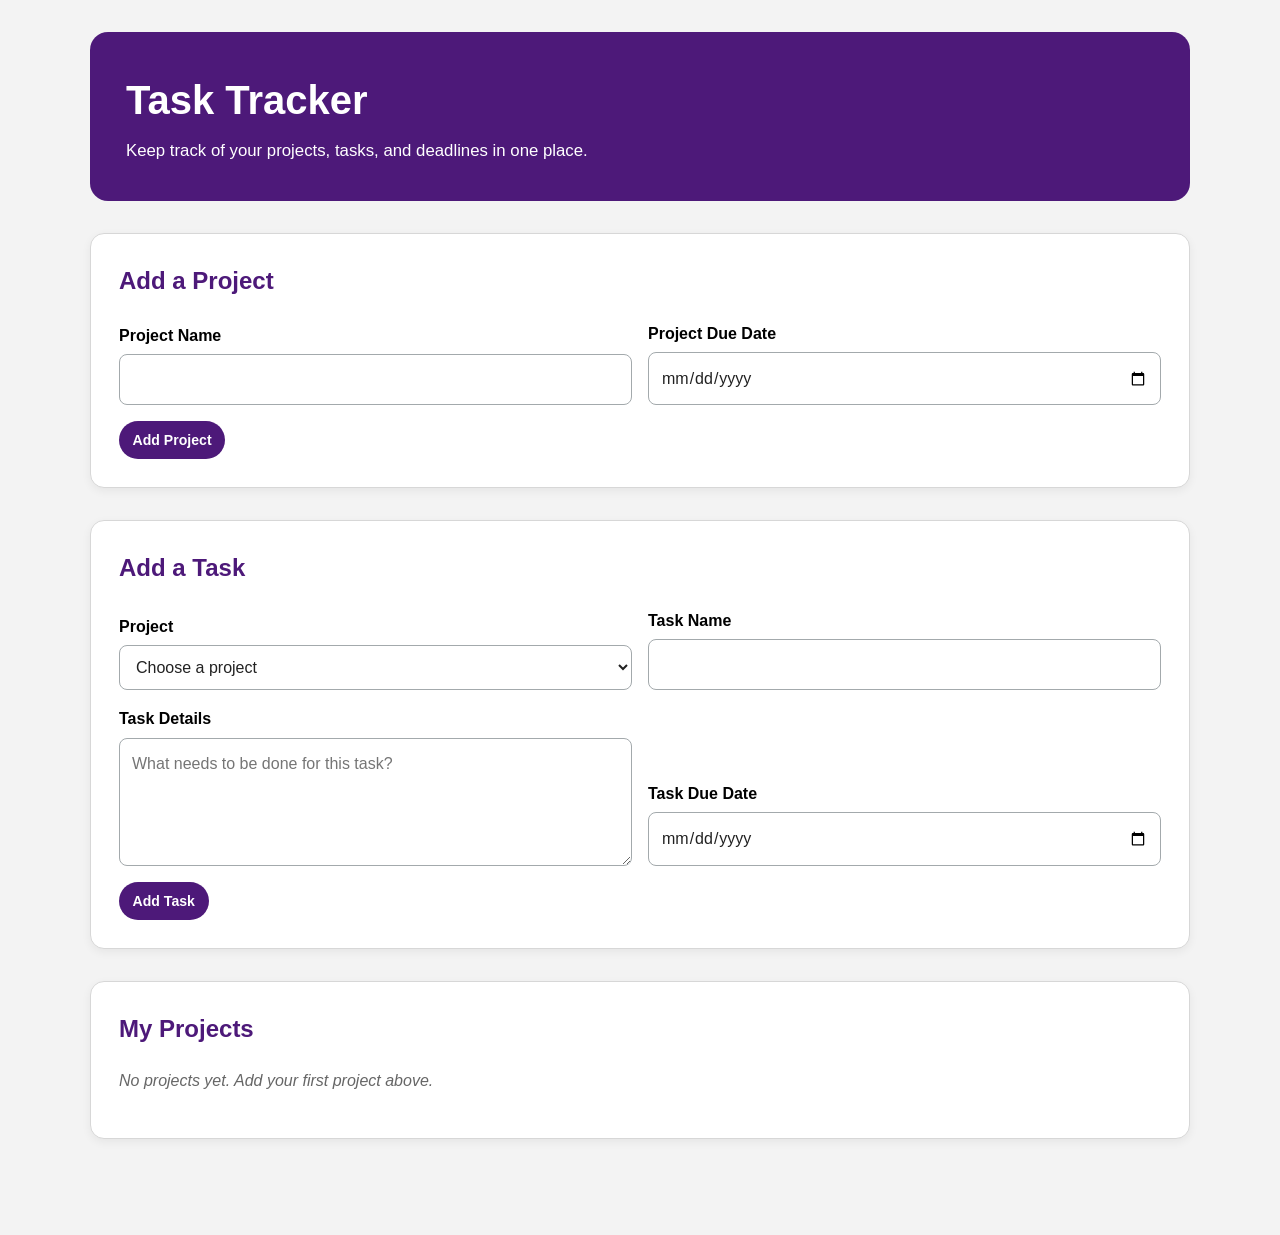
==== projects/project-zed/index.html @ b5c08465 "commit added all projects to portfolio" ====
<!doctype html>
<html lang="en">

<head>
	<meta charset="utf-8">
	<meta name="viewport" content="width=device-width, initial-scale=1">

	<meta name="description" content="Task Tracker helps users organize projects, tasks, and deadlines.">

	<title>Task Tracker</title>

	<link rel="stylesheet" href="css/styles.css">
</head>

<body>
	<main>
		<header>
			<h1>Task Tracker</h1>
			<p>Keep track of your projects, tasks, and deadlines in one place.</p>
		</header>

		<section aria-labelledby="add-project-heading">
			<h2 id="add-project-heading">Add a Project</h2>

			<form id="project-form">
				<div>
					<label for="new-project-name">Project Name</label>
					<input type="text" id="new-project-name" name="new-project-name" required>
				</div>

				<div>
					<label for="new-project-due-date">Project Due Date</label>
					<input type="date" id="new-project-due-date" name="new-project-due-date" required>
				</div>

				<button type="submit">Add Project</button>
			</form>
		</section>

		<section aria-labelledby="add-task-heading">
			<h2 id="add-task-heading">Add a Task</h2>

			<form id="task-form">
				<div>
					<label for="project-select">Project</label>
					<select id="project-select" name="project-select" required>
						<option value="">Choose a project</option>
					</select>
				</div>

				<div>
					<label for="task-name">Task Name</label>
					<input type="text" id="task-name" name="task-name" required>
				</div>
				<div>
					<label for="task-details">Task Details</label>

					<textarea id="task-details" name="task-details" rows="4"
						placeholder="What needs to be done for this task?"></textarea>
				</div>

				<div>
					<label for="due-date">Task Due Date</label>
					<input type="date" id="due-date" name="due-date" required>
				</div>

				<button type="submit">Add Task</button>
			</form>
		</section>

		<section aria-labelledby="projects-heading">
			<h2 id="projects-heading">My Projects</h2>

			<p id="empty-message">
				No projects yet. Add your first project above.
			</p>

			<div id="task-list"></div>
		</section>
	</main>

	<script src="js/app.js" defer></script>
</body>

</html>
---- projects/project-zed/css/styles.css ----
:root {
    --color-purple: #4d1979;
    --color-purple-dark: #321052;

    --color-toad-teal: #007b6e;
    --color-academic-aqua: #95dacf;

    --color-yellow: #fff4c7;
    --color-pink: #f9dfe3;
    --color-lavender: #eee7f4;

    --color-grey: #a3a9ac;
    --color-grey-light: #f3f3f3;
    --color-border: #d7d7d7;

    --color-white: #ffffff;
    --color-black: #000000;
    --color-text: #222222;
    --color-muted: #666666;
}


/* GENERAL */

* {
    box-sizing: border-box;
}

body {
    margin: 0;
    font-family: Arial, Helvetica, sans-serif;
    background-color: var(--color-grey-light);
    color: var(--color-text);
    line-height: 1.6;
}

main {
    width: min(1100px, 92%);
    margin: 0 auto;
    padding: 2rem 0 4rem;
}


/* PAGE HEADER */

header {
    background-color: var(--color-purple);
    color: var(--color-white);
    padding: 2.25rem;
    border-radius: 18px;
    margin-bottom: 2rem;
}

header h1 {
    margin: 0;
    font-size: 2.5rem;
}

header p {
    margin: 0.4rem 0 0;
    font-size: 1.05rem;
}


/* MAIN SECTIONS */

main>section {
    background-color: var(--color-white);
    padding: 1.75rem;
    margin-bottom: 2rem;
    border-radius: 14px;
    border: 1px solid var(--color-border);
    box-shadow: 0 3px 10px rgba(0, 0, 0, 0.06);
}

main>section>h2 {
    color: var(--color-purple);
    margin-top: 0;
    margin-bottom: 1.25rem;
}


/* FORMS */

form {
    display: grid;
    gap: 1rem;
}

form div {
    display: flex;
    flex-direction: column;
}

label {
    font-weight: bold;
    margin-bottom: 0.35rem;
    color: var(--color-black);
}

input,
select,
textarea {
    width: 100%;
    padding: 0.75rem;
    font: inherit;
    background-color: var(--color-white);
    color: var(--color-text);
    border: 1px solid var(--color-grey);
    border-radius: 8px;
}

textarea {
    resize: vertical;
}

input:focus,
select:focus,
textarea:focus {
    outline: 3px solid rgba(77, 25, 121, 0.2);
    border-color: var(--color-purple);
}


/* BUTTONS */

button {
    background-color: var(--color-purple);
    color: var(--color-white);
    border: none;
    border-radius: 24px;
    padding: 0.48rem 0.85rem;
    font: inherit;
    font-size: 0.88rem;
    font-weight: bold;
    cursor: pointer;
    width: auto;
}

button:hover {
    background-color: var(--color-purple-dark);
}

button:focus-visible {
    outline: 3px solid var(--color-black);
    outline-offset: 3px;
}

form button {
    width: fit-content;
}


/* MONTH HEADING */

.month-heading {
    color: var(--color-purple);
    font-size: 1.8rem;
    margin-top: 2.5rem;
    margin-bottom: 1.75rem;
    padding-bottom: 0.4rem;
    border-bottom: 4px solid var(--color-purple);
}


/* PROJECT SECTION */

.project-section {
    margin-bottom: 3rem;
}


/* PROJECT BANNER */

.project-heading {
    background-color: var(--color-lavender);
    border: 2px solid var(--color-purple);
    border-left: 8px solid var(--color-purple);
    border-radius: 18px;
    padding: 1.25rem 1.5rem;
    margin-bottom: 1.25rem;
}

.project-heading h3 {
    color: var(--color-purple);
    font-size: 1.7rem;
    margin: 0 0 0.35rem;
}

.project-heading p {
    margin: 0.2rem 0;
}

.project-heading button {
    margin-top: 0.7rem;
}

/* COMPLETED PROJECT */

.project-completed .project-heading {
    background-color: #e6f6f3;
    border: 2px solid var(--color-academic-aqua);
    border-left: 8px solid var(--color-academic-aqua);
}

.project-completed .project-heading h3,
.project-completed .project-heading p {
    color: var(--color-purple-dark);
}

.project-completed .project-card {
    display: none;
}


/* TASK AREA */

.project-card {
    background-color: var(--color-white);
    border: 1px solid var(--color-border);
    border-radius: 12px;
    padding: 1rem;
}


/* TASK CARD LAYOUT */

.project-tasks {
    display: flex;
    flex-wrap: wrap;
    gap: 1rem;
    align-items: flex-start;
    justify-content: flex-start;
}


/* INDIVIDUAL TASK */

.task-item {
    flex: 0 0 300px;
    width: 300px;
    min-height: 250px;
    padding: 1.25rem;
    margin: 0;
    border-radius: 18px;
}

.task-item h4 {
    margin: 0 0 0.35rem;
    color: var(--color-purple-dark);
    font-size: 1.2rem;
}

.task-item p {
    margin: 0.2rem 0;
}

.task-item button {
    width: auto;
    margin-top: 0.75rem;
    margin-right: 0.3rem;
    padding: 0.42rem 0.75rem;
    font-size: 0.84rem;
}


/* IN PROCESS */

.task-in-process {
    background-color: var(--color-yellow);
}

.task-in-process h4,
.task-in-process p {
    color: var(--color-purple-dark);
}


/* PAST DUE */

.task-overdue {
    background-color: var(--color-pink);
}

.task-overdue h4,
.task-overdue p {
    color: var(--color-purple-dark);
}

/* COMPLETED TASK */

.task-completed {
    background-color: var(--color-white);
    border-left: 7px solid var(--color-academic-aqua);
}

.task-completed h4,
.task-completed p {
    color: var(--color-purple-dark);
}

/* TASK DETAILS */

.task-details {
    background-color: var(--color-white);
    border-radius: 10px;
    padding: 1rem;
    margin-top: 1rem;
}

.task-details p {
    margin: 0;
}

.task-details p+p {
    margin-top: 0.5rem;
}


/* DETAILS BORDER BY STATUS */

.task-overdue .task-details {
    border-left: 6px solid #e5a1ac;
}

.task-in-process .task-details {
    border-left: 6px solid #e3c75f;
}

.task-completed .task-details {
    border-left: 6px solid var(--color-academic-aqua);
}


/* DELETE BUTTON */

.task-item button:last-of-type {
    background-color: var(--color-black);
}

.task-item button:last-of-type:hover {
    background-color: #333333;
}


/* EMPTY MESSAGE */

#empty-message {
    color: var(--color-muted);
    font-style: italic;
}


/* DESKTOP FORM LAYOUT */

@media (min-width: 700px) {
    form {
        grid-template-columns: repeat(2, 1fr);
        align-items: end;
    }

    form button {
        grid-column: 1 / -1;
    }
}


/* MOBILE */

@media (max-width: 600px) {
    main {
        width: 94%;
        padding-top: 1rem;
    }

    .task-item {
        flex: 0 0 100%;
        width: 100%;
        min-height: auto;
    }

    header {
        padding: 1.5rem;
    }

    header h1 {
        font-size: 2rem;
    }

    main>section {
        padding: 1rem;
    }

    .month-heading {
        font-size: 1.5rem;
    }

    .project-heading {
        padding: 1rem;
    }

    .project-heading h3 {
        font-size: 1.45rem;
    }

    .project-card {
        padding: 0.75rem;
    }

    .task-item button:last-of-type {
        background-color: var(--color-black);
        padding: 0.38rem 0.7rem;
        font-size: 0.78rem;
    }
}

.project-notes {
    background-color: var(--color-white);
    border-left: 6px solid var(--color-academic-aqua);
    border-radius: 10px;
    padding: 1rem;
    margin-top: 1rem;
}

.project-notes label {
    display: block;
    margin-bottom: 0.4rem;
}

.project-notes textarea {
    margin-bottom: 0.75rem;
}

.project-notes button {
    display: block;
}
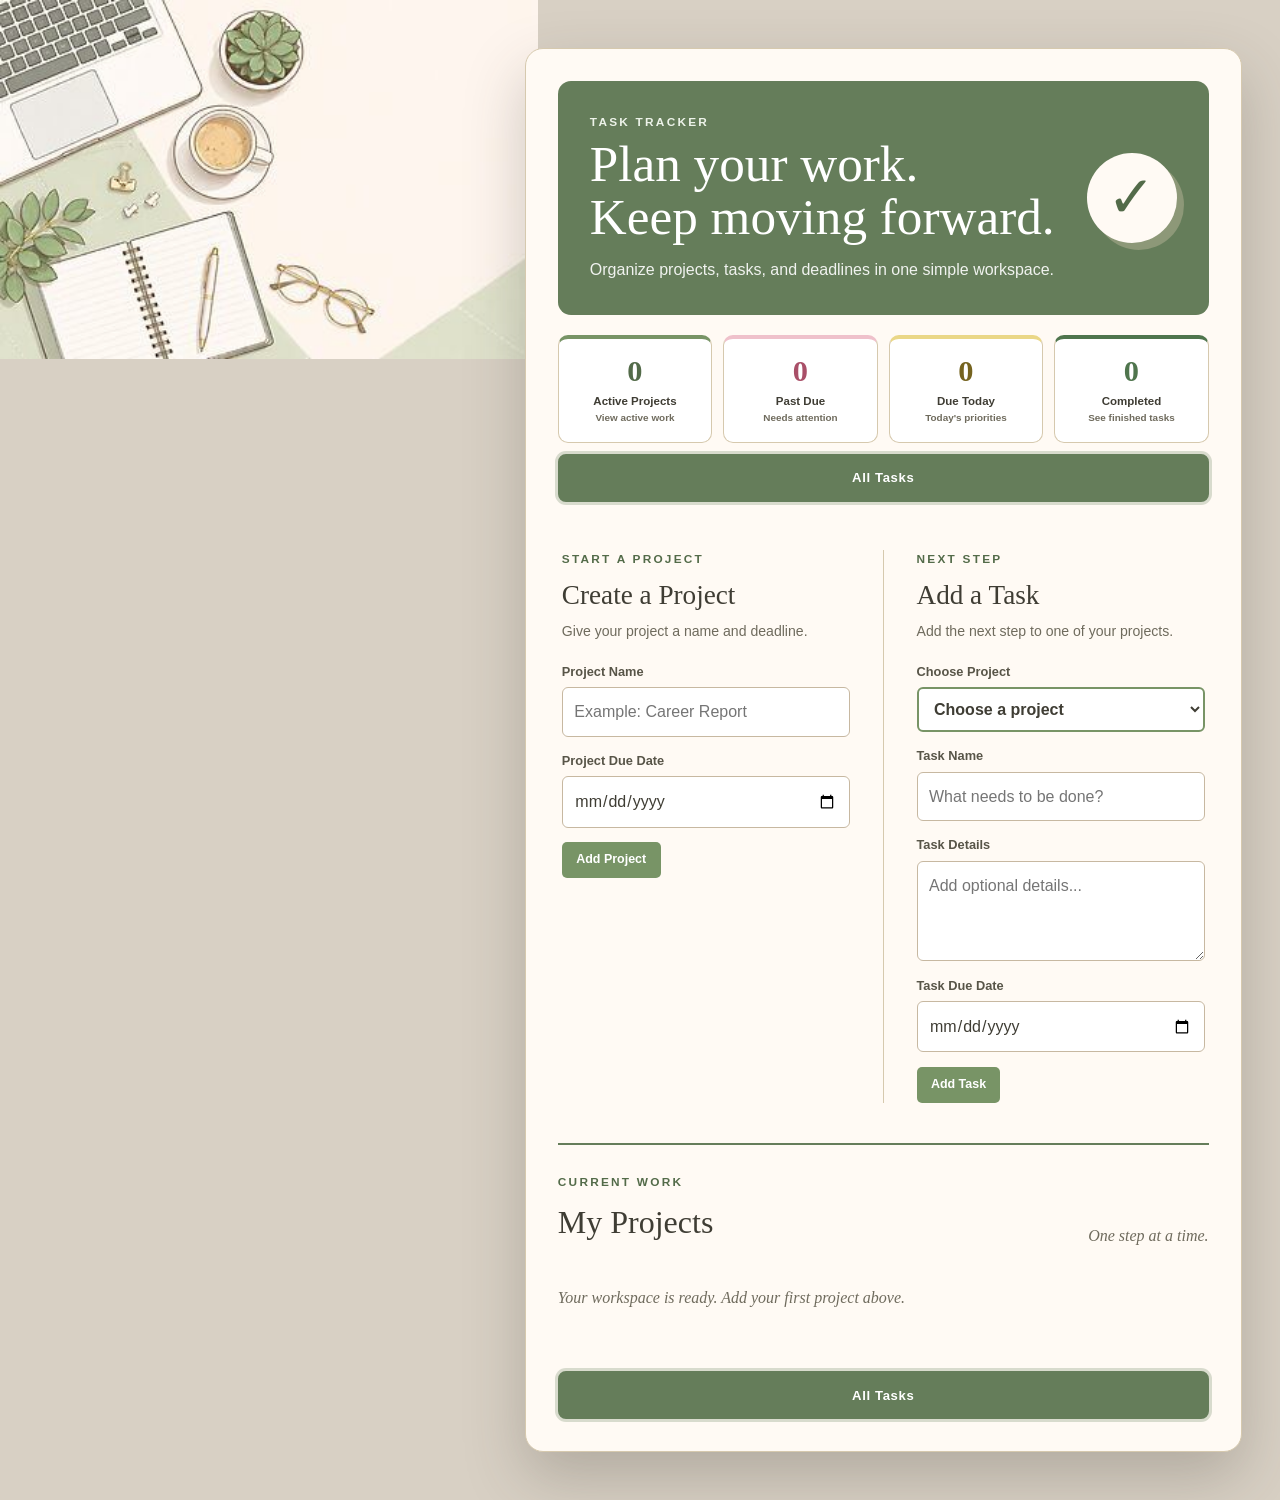
==== commit 045c7a2f: "commit design work" ====
--- a/projects/project-zed/index.html
+++ b/projects/project-zed/index.html
@@ -2,84 +2,376 @@
 <html lang="en">
 
 <head>
-	<meta charset="utf-8">
-	<meta name="viewport" content="width=device-width, initial-scale=1">
-
-	<meta name="description" content="Task Tracker helps users organize projects, tasks, and deadlines.">
-
-	<title>Task Tracker</title>
-
-	<link rel="stylesheet" href="css/styles.css">
+    <meta charset="utf-8">
+
+    <meta
+        name="viewport"
+        content="width=device-width, initial-scale=1"
+    >
+
+    <meta
+        name="description"
+        content="Task Tracker helps users organize projects, tasks, and deadlines."
+    >
+
+    <title>Task Tracker</title>
+
+    <link
+        rel="stylesheet"
+        href="css/styles.css"
+    >
 </head>
 
 <body>
-	<main>
-		<header>
-			<h1>Task Tracker</h1>
-			<p>Keep track of your projects, tasks, and deadlines in one place.</p>
-		</header>
-
-		<section aria-labelledby="add-project-heading">
-			<h2 id="add-project-heading">Add a Project</h2>
-
-			<form id="project-form">
-				<div>
-					<label for="new-project-name">Project Name</label>
-					<input type="text" id="new-project-name" name="new-project-name" required>
-				</div>
-
-				<div>
-					<label for="new-project-due-date">Project Due Date</label>
-					<input type="date" id="new-project-due-date" name="new-project-due-date" required>
-				</div>
-
-				<button type="submit">Add Project</button>
-			</form>
-		</section>
-
-		<section aria-labelledby="add-task-heading">
-			<h2 id="add-task-heading">Add a Task</h2>
-
-			<form id="task-form">
-				<div>
-					<label for="project-select">Project</label>
-					<select id="project-select" name="project-select" required>
-						<option value="">Choose a project</option>
-					</select>
-				</div>
-
-				<div>
-					<label for="task-name">Task Name</label>
-					<input type="text" id="task-name" name="task-name" required>
-				</div>
-				<div>
-					<label for="task-details">Task Details</label>
-
-					<textarea id="task-details" name="task-details" rows="4"
-						placeholder="What needs to be done for this task?"></textarea>
-				</div>
-
-				<div>
-					<label for="due-date">Task Due Date</label>
-					<input type="date" id="due-date" name="due-date" required>
-				</div>
-
-				<button type="submit">Add Task</button>
-			</form>
-		</section>
-
-		<section aria-labelledby="projects-heading">
-			<h2 id="projects-heading">My Projects</h2>
-
-			<p id="empty-message">
-				No projects yet. Add your first project above.
-			</p>
-
-			<div id="task-list"></div>
-		</section>
-	</main>
-
-	<script src="js/app.js" defer></script>
+
+    <main class="app-shell">
+
+        <header class="app-header">
+
+            <div>
+                <p class="eyebrow">
+                    TASK TRACKER
+                </p>
+
+                <h1>
+                    Plan your work.<br>
+                    Keep moving forward.
+                </h1>
+
+                <p class="header-text">
+                    Organize projects, tasks, and deadlines
+                    in one simple workspace.
+                </p>
+            </div>
+
+            <div
+                class="header-mark"
+                aria-hidden="true"
+            >
+                ✓
+            </div>
+
+        </header>
+
+
+        <section
+            class="dashboard-filters"
+            aria-label="Task tracker filters"
+        >
+
+            <div class="summary-strip">
+
+                <button
+                    class="summary-card active-summary"
+                    type="button"
+                    data-filter="active"
+                >
+                    <span
+                        class="summary-number"
+                        id="projects-count"
+                    >
+                        0
+                    </span>
+
+                    <span class="summary-label">
+                        Active Projects
+                    </span>
+
+                    <span class="summary-hint">
+                        View active work
+                    </span>
+                </button>
+
+
+                <button
+                    class="summary-card overdue-summary"
+                    type="button"
+                    data-filter="overdue"
+                >
+                    <span
+                        class="summary-number overdue-number"
+                        id="overdue-count"
+                    >
+                        0
+                    </span>
+
+                    <span class="summary-label">
+                        Past Due
+                    </span>
+
+                    <span class="summary-hint">
+                        Needs attention
+                    </span>
+                </button>
+
+
+                <button
+                    class="summary-card today-summary"
+                    type="button"
+                    data-filter="today"
+                >
+                    <span
+                        class="summary-number today-number"
+                        id="today-count"
+                    >
+                        0
+                    </span>
+
+                    <span class="summary-label">
+                        Due Today
+                    </span>
+
+                    <span class="summary-hint">
+                        Today's priorities
+                    </span>
+                </button>
+
+
+                <button
+                    class="summary-card completed-summary"
+                    type="button"
+                    data-filter="completed"
+                >
+                    <span
+                        class="summary-number completed-number"
+                        id="completed-count"
+                    >
+                        0
+                    </span>
+
+                    <span class="summary-label">
+                        Completed
+                    </span>
+
+                    <span class="summary-hint">
+                        See finished tasks
+                    </span>
+                </button>
+
+            </div>
+
+
+            <button
+                class="all-tasks-button"
+                type="button"
+                data-filter="all"
+            >
+                All Tasks
+            </button>
+
+        </section>
+
+
+        <section class="workspace">
+
+            <div class="workspace-section">
+
+                <p class="section-label">
+                    START A PROJECT
+                </p>
+
+                <h2>
+                    Create a Project
+                </h2>
+
+                <p class="section-description">
+                    Give your project a name and deadline.
+                </p>
+
+
+                <form id="project-form">
+
+                    <div>
+                        <label for="new-project-name">
+                            Project Name
+                        </label>
+
+                        <input
+                            type="text"
+                            id="new-project-name"
+                            name="new-project-name"
+                            placeholder="Example: Career Report"
+                            required
+                        >
+                    </div>
+
+
+                    <div>
+                        <label for="new-project-due-date">
+                            Project Due Date
+                        </label>
+
+                        <input
+                            type="date"
+                            id="new-project-due-date"
+                            name="new-project-due-date"
+                            required
+                        >
+                    </div>
+
+
+                    <button type="submit">
+                        Add Project
+                    </button>
+
+                </form>
+
+            </div>
+
+
+            <div
+                class="workspace-divider"
+                aria-hidden="true"
+            ></div>
+
+
+            <div class="workspace-section">
+
+                <p class="section-label">
+                    NEXT STEP
+                </p>
+
+                <h2>
+                    Add a Task
+                </h2>
+
+                <p class="section-description">
+                    Add the next step to one of your projects.
+                </p>
+
+
+                <form id="task-form">
+
+                    <div>
+                        <label for="project-select">
+                            Choose Project
+                        </label>
+
+                        <select
+                            id="project-select"
+                            name="project-select"
+                            required
+                        >
+                            <option value="">
+                                Choose a project
+                            </option>
+                        </select>
+                    </div>
+
+
+                    <div>
+                        <label for="task-name">
+                            Task Name
+                        </label>
+
+                        <input
+                            type="text"
+                            id="task-name"
+                            name="task-name"
+                            placeholder="What needs to be done?"
+                            required
+                        >
+                    </div>
+
+
+                    <div>
+                        <label for="task-details">
+                            Task Details
+                        </label>
+
+                        <textarea
+                            id="task-details"
+                            name="task-details"
+                            rows="3"
+                            placeholder="Add optional details..."
+                        ></textarea>
+                    </div>
+
+
+                    <div>
+                        <label for="due-date">
+                            Task Due Date
+                        </label>
+
+                        <input
+                            type="date"
+                            id="due-date"
+                            name="due-date"
+                            required
+                        >
+                    </div>
+
+
+                    <button type="submit">
+                        Add Task
+                    </button>
+
+                </form>
+
+            </div>
+
+        </section>
+
+
+        <section
+            class="projects-area"
+            id="projects-area"
+            aria-labelledby="projects-heading"
+        >
+
+            <div class="projects-heading">
+
+                <div>
+                    <p class="section-label">
+                        CURRENT WORK
+                    </p>
+
+                    <h2 id="projects-heading">
+                        My Projects
+                    </h2>
+                </div>
+
+                <p class="projects-message">
+                    One step at a time.
+                </p>
+
+            </div>
+
+
+            <p
+                id="filter-message"
+                aria-live="polite"
+                hidden
+            ></p>
+
+
+            <p id="empty-message">
+                Your workspace is ready.
+                Add your first project above.
+            </p>
+
+
+            <div id="task-list"></div>
+
+
+            <button
+                class="all-tasks-button bottom-all-tasks-button"
+                type="button"
+                data-filter="all"
+            >
+                All Tasks
+            </button>
+
+        </section>
+
+    </main>
+
+
+    <script
+        src="js/app.js"
+        defer
+    ></script>
+
 </body>
 
 </html>
--- a/projects/project-zed/css/styles.css
+++ b/projects/project-zed/css/styles.css
@@ -1,22 +1,28 @@
 :root {
-    --color-purple: #4d1979;
-    --color-purple-dark: #321052;
-
-    --color-toad-teal: #007b6e;
-    --color-academic-aqua: #95dacf;
-
-    --color-yellow: #fff4c7;
-    --color-pink: #f9dfe3;
-    --color-lavender: #eee7f4;
-
-    --color-grey: #a3a9ac;
-    --color-grey-light: #f3f3f3;
-    --color-border: #d7d7d7;
-
-    --color-white: #ffffff;
-    --color-black: #000000;
-    --color-text: #222222;
-    --color-muted: #666666;
+    --app-cream: #fffaf4;
+
+    --sage: #8fa982;
+    --sage-dark: #657d5a;
+    --olive: #789466;
+    --olive-dark: #536b49;
+
+    --tan: #d6c9ae;
+    --taupe: #c7b8a1;
+
+    --text: #3f3d34;
+    --muted: #6f6b5d;
+
+    --past-due: #efc1cb;
+    --past-due-dark: #a94f68;
+
+    --due-today: #ead787;
+    --due-today-dark: #75631f;
+
+    --complete: #c9dfc3;
+    --complete-dark: #4f754d;
+
+    --white: #ffffff;
+    --black: #161616;
 }
 
 
@@ -26,57 +32,457 @@
     box-sizing: border-box;
 }
 
+html {
+    scroll-behavior: smooth;
+}
+
 body {
     margin: 0;
-    font-family: Arial, Helvetica, sans-serif;
-    background-color: var(--color-grey-light);
-    color: var(--color-text);
+    min-height: 100vh;
+
+    padding: 3rem 3vw;
+
+    color: var(--text);
+
+    font-family:
+        "Segoe UI",
+        Arial,
+        Helvetica,
+        sans-serif;
+
     line-height: 1.6;
-}
-
-main {
-    width: min(1100px, 92%);
-    margin: 0 auto;
-    padding: 2rem 0 4rem;
-}
-
-
-/* PAGE HEADER */
-
-header {
-    background-color: var(--color-purple);
-    color: var(--color-white);
-    padding: 2.25rem;
+
+    background-color: #d8d0c4;
+
+    background-image:
+        url("../images/office-background.jpg");
+
+    background-size: 42vw auto;
+    background-position: left top;
+    background-repeat: no-repeat;
+    background-attachment: fixed;
+}
+
+
+/* MAIN APP */
+
+.app-shell {
+    width: min(800px, 56vw);
+
+    margin-left: auto;
+    margin-right: 0;
+
+    padding: 2rem;
+
+    background-color:
+        var(--app-cream);
+
+    border:
+        1px solid var(--tan);
+
     border-radius: 18px;
+
+    box-shadow:
+        0 25px 60px
+        rgba(63, 61, 52, 0.25);
+}
+
+
+/* HEADER */
+
+.app-header {
+    display: grid;
+
+    grid-template-columns:
+        1fr auto;
+
+    align-items: center;
+
+    gap: 2rem;
+
+    padding: 2rem;
+
+    margin-bottom: 1.25rem;
+
+    background-color:
+        var(--sage-dark);
+
+    color: var(--white);
+
+    border-radius: 13px;
+}
+
+.eyebrow,
+.section-label {
+    margin:
+        0 0 0.3rem;
+
+    font-size: 0.74rem;
+    font-weight: 700;
+
+    letter-spacing: 0.14rem;
+
+    text-transform: uppercase;
+}
+
+.eyebrow {
+    color: #edf3e9;
+}
+
+.app-header h1 {
+    margin: 0;
+
+    font-family:
+        Georgia,
+        "Times New Roman",
+        serif;
+
+    font-size:
+        clamp(
+            2.1rem,
+            4vw,
+            3.3rem
+        );
+
+    font-weight: normal;
+
+    line-height: 1.05;
+}
+
+.header-text {
+    max-width: 500px;
+
+    margin:
+        0.8rem 0 0;
+
+    color:
+        rgba(255, 255, 255, 0.9);
+}
+
+.header-mark {
+    display: flex;
+
+    align-items: center;
+    justify-content: center;
+
+    width: 90px;
+    height: 90px;
+
+    background-color:
+        var(--app-cream);
+
+    color:
+        var(--olive-dark);
+
+    border-radius: 50%;
+
+    font-family:
+        Georgia,
+        serif;
+
+    font-size: 3.6rem;
+
+    box-shadow:
+        7px 7px 0
+        rgba(214, 201, 174, 0.35);
+}
+
+
+/* REGULAR BUTTONS */
+
+button {
+    width: fit-content;
+
+    padding:
+        0.5rem 0.9rem;
+
+    color: var(--white);
+
+    background-color:
+        var(--olive);
+
+    border: none;
+
+    border-radius: 5px;
+
+    font: inherit;
+
+    font-size: 0.78rem;
+    font-weight: 700;
+
+    cursor: pointer;
+}
+
+button:hover {
+    background-color:
+        var(--olive-dark);
+}
+
+button:focus-visible {
+    outline:
+        3px solid
+        var(--black);
+
+    outline-offset: 3px;
+}
+
+
+/* DASHBOARD */
+
+.dashboard-filters {
     margin-bottom: 2rem;
 }
 
-header h1 {
+
+/* FOUR SUMMARY BUTTONS */
+
+.summary-strip {
+    display: grid;
+
+    grid-template-columns:
+        repeat(4, 1fr);
+
+    gap: 0.7rem;
+}
+
+.summary-card {
+    width: 100%;
+    min-width: 0;
+    min-height: 108px;
+
+    display: flex;
+
+    flex-direction: column;
+
+    align-items: center;
+    justify-content: center;
+
+    padding: 0.7rem;
+
+    text-align: center;
+
+    color: var(--text);
+
+    background-color:
+        var(--white);
+
+    border:
+        1px solid
+        var(--tan);
+
+    border-radius: 10px;
+
+    cursor: pointer;
+
+    transition:
+        transform 0.15s ease,
+        box-shadow 0.15s ease;
+}
+
+.summary-card:hover {
+    color: var(--text);
+
+    background-color:
+        #fffdf9;
+
+    transform:
+        translateY(-2px);
+
+    box-shadow:
+        0 6px 14px
+        rgba(63, 61, 52, 0.12);
+}
+
+.summary-card.selected {
+    box-shadow:
+        0 0 0 2px
+        var(--olive-dark),
+        0 6px 14px
+        rgba(63, 61, 52, 0.12);
+}
+
+.summary-number {
+    color:
+        var(--olive-dark);
+
+    font-family:
+        Georgia,
+        serif;
+
+    font-size: 1.9rem;
+
+    line-height: 1;
+
+    font-weight: bold;
+}
+
+.summary-label {
+    margin-top: 0.35rem;
+
+    color: var(--text);
+
+    font-size: 0.72rem;
+    font-weight: 700;
+}
+
+.summary-hint {
+    margin-top: 0.15rem;
+
+    color: var(--muted);
+
+    font-size: 0.62rem;
+
+    line-height: 1.25;
+}
+
+
+/* SUMMARY COLORS */
+
+.active-summary {
+    border-top:
+        4px solid
+        var(--olive);
+}
+
+.overdue-summary {
+    border-top:
+        4px solid
+        var(--past-due);
+}
+
+.today-summary {
+    border-top:
+        4px solid
+        var(--due-today);
+}
+
+.completed-summary {
+    border-top:
+        4px solid
+        var(--complete-dark);
+}
+
+.overdue-number {
+    color:
+        var(--past-due-dark);
+}
+
+.today-number {
+    color:
+        var(--due-today-dark);
+}
+
+.completed-number {
+    color:
+        var(--complete-dark);
+}
+
+
+/* ALL TASKS BUTTON */
+
+.all-tasks-button {
+    width: 100%;
+
+    margin-top: 0.7rem;
+
+    padding:
+        0.72rem 1rem;
+
+    color: var(--white);
+
+    background-color:
+        var(--sage-dark);
+
+    border:
+        2px solid
+        var(--sage-dark);
+
+    border-radius: 8px;
+
+    font-size: 0.82rem;
+    font-weight: 700;
+
+    letter-spacing: 0.04rem;
+
+    cursor: pointer;
+}
+
+.all-tasks-button:hover {
+    background-color:
+        var(--olive-dark);
+
+    border-color:
+        var(--olive-dark);
+}
+
+.all-tasks-button.selected {
+    box-shadow:
+        0 0 0 3px
+        rgba(101, 125, 90, 0.25);
+}
+
+
+/* BOTTOM ALL TASKS BUTTON */
+
+.bottom-all-tasks-button {
+    margin-top: 2rem;
+}
+
+
+/* WORKSPACE */
+
+.workspace {
+    display: grid;
+
+    grid-template-columns:
+        1fr 1px 1fr;
+
+    gap: 1.8rem;
+
+    padding:
+        1rem 0 2.5rem;
+}
+
+.workspace-divider {
+    background-color:
+        var(--tan);
+}
+
+.workspace-section {
+    padding:
+        0 0.25rem;
+}
+
+.section-label {
+    color:
+        var(--olive-dark);
+}
+
+.workspace-section h2,
+.projects-heading h2 {
     margin: 0;
-    font-size: 2.5rem;
-}
-
-header p {
-    margin: 0.4rem 0 0;
-    font-size: 1.05rem;
-}
-
-
-/* MAIN SECTIONS */
-
-main>section {
-    background-color: var(--color-white);
-    padding: 1.75rem;
-    margin-bottom: 2rem;
-    border-radius: 14px;
-    border: 1px solid var(--color-border);
-    box-shadow: 0 3px 10px rgba(0, 0, 0, 0.06);
-}
-
-main>section>h2 {
-    color: var(--color-purple);
-    margin-top: 0;
-    margin-bottom: 1.25rem;
+
+    color: var(--text);
+
+    font-family:
+        Georgia,
+        "Times New Roman",
+        serif;
+
+    font-weight: normal;
+}
+
+.workspace-section h2 {
+    font-size: 1.7rem;
+}
+
+.section-description {
+    margin:
+        0.2rem 0 1.2rem;
+
+    color: var(--muted);
+
+    font-size: 0.88rem;
 }
 
 
@@ -84,353 +490,646 @@
 
 form {
     display: grid;
-    gap: 1rem;
+
+    gap: 0.9rem;
 }
 
 form div {
     display: flex;
+
     flex-direction: column;
 }
 
 label {
-    font-weight: bold;
-    margin-bottom: 0.35rem;
-    color: var(--color-black);
+    margin-bottom: 0.3rem;
+
+    color: #585548;
+
+    font-size: 0.8rem;
+    font-weight: 700;
 }
 
 input,
-select,
-textarea {
+textarea,
+select {
     width: 100%;
-    padding: 0.75rem;
+
+    padding:
+        0.68rem 0.72rem;
+
+    color: var(--text);
+
+    background-color:
+        var(--white);
+
+    border:
+        1px solid
+        var(--taupe);
+
+    border-radius: 6px;
+
     font: inherit;
-    background-color: var(--color-white);
-    color: var(--color-text);
-    border: 1px solid var(--color-grey);
-    border-radius: 8px;
+}
+
+select {
+    border:
+        2px solid
+        var(--olive);
+
+    font-weight: 600;
+
+    cursor: pointer;
+}
+
+input:focus,
+textarea:focus,
+select:focus {
+    outline:
+        3px solid
+        rgba(120, 148, 102, 0.24);
+
+    border-color:
+        var(--olive-dark);
 }
 
 textarea {
     resize: vertical;
 }
 
-input:focus,
-select:focus,
-textarea:focus {
-    outline: 3px solid rgba(77, 25, 121, 0.2);
-    border-color: var(--color-purple);
-}
-
-
-/* BUTTONS */
-
-button {
-    background-color: var(--color-purple);
-    color: var(--color-white);
-    border: none;
-    border-radius: 24px;
-    padding: 0.48rem 0.85rem;
-    font: inherit;
-    font-size: 0.88rem;
-    font-weight: bold;
-    cursor: pointer;
-    width: auto;
-}
-
-button:hover {
-    background-color: var(--color-purple-dark);
-}
-
-button:focus-visible {
-    outline: 3px solid var(--color-black);
-    outline-offset: 3px;
-}
-
-form button {
-    width: fit-content;
-}
-
-
-/* MONTH HEADING */
+
+/* PROJECT AREA */
+
+.projects-area {
+    padding-top: 1.8rem;
+
+    border-top:
+        2px solid
+        var(--sage-dark);
+
+    scroll-margin-top: 1.5rem;
+}
+
+.projects-heading {
+    display: flex;
+
+    justify-content:
+        space-between;
+
+    align-items: end;
+
+    gap: 1rem;
+
+    margin-bottom: 1.5rem;
+}
+
+.projects-heading h2 {
+    font-size: 2rem;
+}
+
+.projects-message {
+    margin: 0;
+
+    color: var(--muted);
+
+    font-family:
+        Georgia,
+        serif;
+
+    font-style: italic;
+}
+
+
+/* FILTER MESSAGE */
+
+#filter-message {
+    margin:
+        0 0 1.2rem;
+
+    padding:
+        0.75rem 0.9rem;
+
+    color: var(--text);
+
+    background-color:
+        #edf2e9;
+
+    border-left:
+        4px solid
+        var(--olive);
+
+    border-radius: 5px;
+
+    font-size: 0.85rem;
+}
+
+
+/* MONTH */
 
 .month-heading {
-    color: var(--color-purple);
-    font-size: 1.8rem;
-    margin-top: 2.5rem;
-    margin-bottom: 1.75rem;
+    margin:
+        2.3rem 0 1rem;
+
     padding-bottom: 0.4rem;
-    border-bottom: 4px solid var(--color-purple);
-}
-
-
-/* PROJECT SECTION */
+
+    color:
+        var(--sage-dark);
+
+    font-family:
+        Georgia,
+        "Times New Roman",
+        serif;
+
+    font-size: 1.35rem;
+
+    font-weight: normal;
+
+    border-bottom:
+        1px solid
+        var(--tan);
+}
+
+
+/* PROJECT */
 
 .project-section {
-    margin-bottom: 3rem;
-}
-
-
-/* PROJECT BANNER */
+    margin-bottom: 2.3rem;
+}
 
 .project-heading {
-    background-color: var(--color-lavender);
-    border: 2px solid var(--color-purple);
-    border-left: 8px solid var(--color-purple);
-    border-radius: 18px;
-    padding: 1.25rem 1.5rem;
-    margin-bottom: 1.25rem;
+    padding:
+        1rem 1.1rem;
+
+    margin-bottom: 1rem;
+
+    background-color:
+        #edf2e9;
+
+    border-left:
+        5px solid
+        var(--olive);
+
+    border-radius: 7px;
 }
 
 .project-heading h3 {
-    color: var(--color-purple);
-    font-size: 1.7rem;
-    margin: 0 0 0.35rem;
+    margin:
+        0 0 0.2rem;
+
+    color: var(--text);
+
+    font-family:
+        Georgia,
+        serif;
+
+    font-size: 1.35rem;
+
+    font-weight: normal;
 }
 
 .project-heading p {
-    margin: 0.2rem 0;
+    margin:
+        0.1rem 0;
+
+    font-size: 0.84rem;
 }
 
 .project-heading button {
-    margin-top: 0.7rem;
-}
+    margin-top: 0.6rem;
+    margin-right: 0.25rem;
+}
+
 
 /* COMPLETED PROJECT */
 
 .project-completed .project-heading {
-    background-color: #e6f6f3;
-    border: 2px solid var(--color-academic-aqua);
-    border-left: 8px solid var(--color-academic-aqua);
-}
-
-.project-completed .project-heading h3,
-.project-completed .project-heading p {
-    color: var(--color-purple-dark);
+    background-color:
+        var(--app-cream);
+
+    border:
+        1px solid
+        var(--tan);
+
+    border-left:
+        5px solid
+        var(--complete-dark);
 }
 
 .project-completed .project-card {
     display: none;
 }
 
-
-/* TASK AREA */
-
-.project-card {
-    background-color: var(--color-white);
-    border: 1px solid var(--color-border);
-    border-radius: 12px;
-    padding: 1rem;
-}
-
-
-/* TASK CARD LAYOUT */
+.project-completed.show-completed-tasks .project-card {
+    display: block;
+}
+
+
+/* TASK GRID */
 
 .project-tasks {
-    display: flex;
-    flex-wrap: wrap;
+    display: grid;
+
+    grid-template-columns:
+        repeat(
+            auto-fit,
+            minmax(225px, 1fr)
+        );
+
     gap: 1rem;
-    align-items: flex-start;
-    justify-content: flex-start;
-}
-
-
-/* INDIVIDUAL TASK */
+}
+
+
+/* TASK CARDS */
 
 .task-item {
-    flex: 0 0 300px;
-    width: 300px;
-    min-height: 250px;
-    padding: 1.25rem;
-    margin: 0;
-    border-radius: 18px;
+    min-height: 230px;
+
+    padding: 1.1rem;
+
+    border:
+        1px solid
+        var(--tan);
+
+    border-radius: 7px;
+
+    box-shadow:
+        0 5px 12px
+        rgba(63, 61, 52, 0.08);
 }
 
 .task-item h4 {
-    margin: 0 0 0.35rem;
-    color: var(--color-purple-dark);
-    font-size: 1.2rem;
+    margin:
+        0 0 0.4rem;
+
+    color: var(--text);
+
+    font-family:
+        Georgia,
+        serif;
+
+    font-size: 1.15rem;
+
+    font-weight: normal;
 }
 
 .task-item p {
-    margin: 0.2rem 0;
-}
+    margin:
+        0.15rem 0;
+
+    font-size: 0.84rem;
+}
+
+
+/* IN PROCESS */
+
+.task-in-process {
+    background-color:
+        #eef5ea;
+
+    border-top:
+        5px solid
+        var(--olive);
+}
+
+
+/* PAST DUE */
+
+.task-overdue {
+    background-color:
+        #fceff2;
+
+    border-top:
+        5px solid
+        var(--past-due-dark);
+}
+
+
+/* DUE TODAY */
+
+.task-today {
+    background-color:
+        #fff4c7;
+
+    border-top:
+        5px solid
+        var(--due-today-dark);
+}
+
+
+/* COMPLETED */
+
+.task-completed {
+    background-color:
+        var(--app-cream);
+
+    border:
+        1px solid
+        var(--tan);
+
+    border-top:
+        5px solid
+        var(--complete-dark);
+}
+
+
+/* STATUS */
+
+.task-status {
+    display: inline-block;
+
+    margin:
+        0 0 0.65rem !important;
+
+    padding:
+        0.22rem 0.5rem;
+
+    color:
+        var(--sage-dark);
+
+    background-color:
+        rgba(255, 255, 255, 0.75);
+
+    border:
+        1px solid
+        var(--tan);
+
+    border-radius: 20px;
+
+    font-size:
+        0.7rem !important;
+
+    font-weight: 700;
+
+    letter-spacing:
+        0.04rem;
+}
+
+.task-overdue .task-status {
+    color:
+        var(--past-due-dark);
+
+    background-color:
+        #fff7f8;
+
+    border-color:
+        var(--past-due);
+}
+
+.task-today .task-status {
+    color:
+        var(--due-today-dark);
+
+    background-color:
+        #f7e8a9;
+
+    border-color:
+        #d8c167;
+}
+
+.task-completed .task-status {
+    color:
+        var(--complete-dark);
+
+    background-color:
+        transparent;
+
+    border-color:
+        var(--complete);
+}
+
+
+/* ENCOURAGEMENT */
+
+.task-message {
+    margin:
+        0.85rem 0 !important;
+
+    padding:
+        0.55rem 0.65rem;
+
+    color:
+        #525d49;
+
+    background-color:
+        rgba(241, 246, 236, 0.9);
+
+    border-left:
+        3px solid
+        var(--sage);
+
+    font-family:
+        Georgia,
+        serif;
+
+    font-style: italic;
+}
+
+.task-overdue .task-message {
+    background-color:
+        #fff1f5;
+
+    border-left-color:
+        var(--past-due-dark);
+
+    color:
+        #784654;
+}
+
+.task-today .task-message {
+    background-color:
+        #fff9df;
+
+    border-left-color:
+        var(--due-today-dark);
+
+    color:
+        #62551e;
+}
+
+.task-completed .task-message {
+    background-color:
+        var(--app-cream);
+
+    border-left-color:
+        var(--complete-dark);
+
+    color:
+        #43583f;
+}
+
+
+/* TASK BUTTONS */
 
 .task-item button {
-    width: auto;
-    margin-top: 0.75rem;
-    margin-right: 0.3rem;
-    padding: 0.42rem 0.75rem;
-    font-size: 0.84rem;
-}
-
-
-/* IN PROCESS */
-
-.task-in-process {
-    background-color: var(--color-yellow);
-}
-
-.task-in-process h4,
-.task-in-process p {
-    color: var(--color-purple-dark);
-}
-
-
-/* PAST DUE */
-
-.task-overdue {
-    background-color: var(--color-pink);
-}
-
-.task-overdue h4,
-.task-overdue p {
-    color: var(--color-purple-dark);
-}
-
-/* COMPLETED TASK */
-
-.task-completed {
-    background-color: var(--color-white);
-    border-left: 7px solid var(--color-academic-aqua);
-}
-
-.task-completed h4,
-.task-completed p {
-    color: var(--color-purple-dark);
-}
-
-/* TASK DETAILS */
+    margin-top: 0.55rem;
+    margin-right: 0.18rem;
+
+    padding:
+        0.36rem 0.55rem;
+
+    font-size: 0.68rem;
+}
+
+.task-item button:last-of-type {
+    color:
+        #665b53;
+
+    background-color:
+        transparent;
+
+    border:
+        1px solid
+        var(--taupe);
+}
+
+.task-item button:last-of-type:hover {
+    color: var(--white);
+
+    background-color:
+        #665b53;
+}
+
+
+/* DETAILS */
 
 .task-details {
-    background-color: var(--color-white);
-    border-radius: 10px;
-    padding: 1rem;
+    margin-top: 0.8rem;
+
+    padding: 0.7rem;
+
+    background-color:
+        var(--app-cream);
+
+    border:
+        1px solid
+        var(--tan);
+
+    border-radius: 5px;
+}
+
+
+/* PROJECT NOTES */
+
+.project-notes {
     margin-top: 1rem;
-}
-
-.task-details p {
-    margin: 0;
-}
-
-.task-details p+p {
-    margin-top: 0.5rem;
-}
-
-
-/* DETAILS BORDER BY STATUS */
-
-.task-overdue .task-details {
-    border-left: 6px solid #e5a1ac;
-}
-
-.task-in-process .task-details {
-    border-left: 6px solid #e3c75f;
-}
-
-.task-completed .task-details {
-    border-left: 6px solid var(--color-academic-aqua);
-}
-
-
-/* DELETE BUTTON */
-
-.task-item button:last-of-type {
-    background-color: var(--color-black);
-}
-
-.task-item button:last-of-type:hover {
-    background-color: #333333;
+
+    padding: 0.9rem;
+
+    background-color:
+        var(--app-cream);
+
+    border:
+        1px solid
+        var(--tan);
+
+    border-left:
+        4px solid
+        var(--sage);
+
+    border-radius: 5px;
 }
 
 
 /* EMPTY MESSAGE */
 
-#empty-message {
-    color: var(--color-muted);
+#empty-message,
+.no-filter-results {
+    padding:
+        0.8rem 0;
+
+    color:
+        var(--muted);
+
+    font-family:
+        Georgia,
+        serif;
+
     font-style: italic;
 }
 
 
-/* DESKTOP FORM LAYOUT */
-
-@media (min-width: 700px) {
-    form {
-        grid-template-columns: repeat(2, 1fr);
-        align-items: end;
-    }
-
-    form button {
-        grid-column: 1 / -1;
+/* TABLET */
+
+@media (max-width: 1050px) {
+
+    body {
+        background-size:
+            48vw auto;
+    }
+
+    .app-shell {
+        width:
+            min(720px, 62vw);
+    }
+
+    .summary-strip {
+        grid-template-columns:
+            repeat(2, 1fr);
     }
 }
 
 
 /* MOBILE */
 
-@media (max-width: 600px) {
-    main {
-        width: 94%;
-        padding-top: 1rem;
-    }
-
-    .task-item {
-        flex: 0 0 100%;
+@media (max-width: 820px) {
+
+    body {
+        padding: 1rem;
+
+        background-size:
+            100% auto;
+
+        background-position:
+            top center;
+
+        background-attachment:
+            scroll;
+    }
+
+    .app-shell {
         width: 100%;
-        min-height: auto;
-    }
-
-    header {
-        padding: 1.5rem;
-    }
-
-    header h1 {
-        font-size: 2rem;
-    }
-
-    main>section {
-        padding: 1rem;
-    }
-
-    .month-heading {
-        font-size: 1.5rem;
-    }
-
-    .project-heading {
-        padding: 1rem;
-    }
-
-    .project-heading h3 {
-        font-size: 1.45rem;
-    }
-
-    .project-card {
-        padding: 0.75rem;
-    }
-
-    .task-item button:last-of-type {
-        background-color: var(--color-black);
-        padding: 0.38rem 0.7rem;
-        font-size: 0.78rem;
-    }
-}
-
-.project-notes {
-    background-color: var(--color-white);
-    border-left: 6px solid var(--color-academic-aqua);
-    border-radius: 10px;
-    padding: 1rem;
-    margin-top: 1rem;
-}
-
-.project-notes label {
-    display: block;
-    margin-bottom: 0.4rem;
-}
-
-.project-notes textarea {
-    margin-bottom: 0.75rem;
-}
-
-.project-notes button {
-    display: block;
+
+        margin:
+            14rem 0 0;
+
+        padding: 1.2rem;
+    }
+
+    .app-header {
+        grid-template-columns:
+            1fr;
+
+        padding: 1.6rem;
+    }
+
+    .header-mark {
+        display: none;
+    }
+
+    .summary-strip {
+        grid-template-columns:
+            repeat(2, 1fr);
+    }
+
+    .workspace {
+        grid-template-columns:
+            1fr;
+    }
+
+    .workspace-divider {
+        width: 100%;
+        height: 1px;
+    }
+
+    .projects-heading {
+        display: block;
+    }
+
+    .projects-message {
+        margin-top: 0.4rem;
+    }
+
+    .project-tasks {
+        grid-template-columns:
+            1fr;
+    }
 }
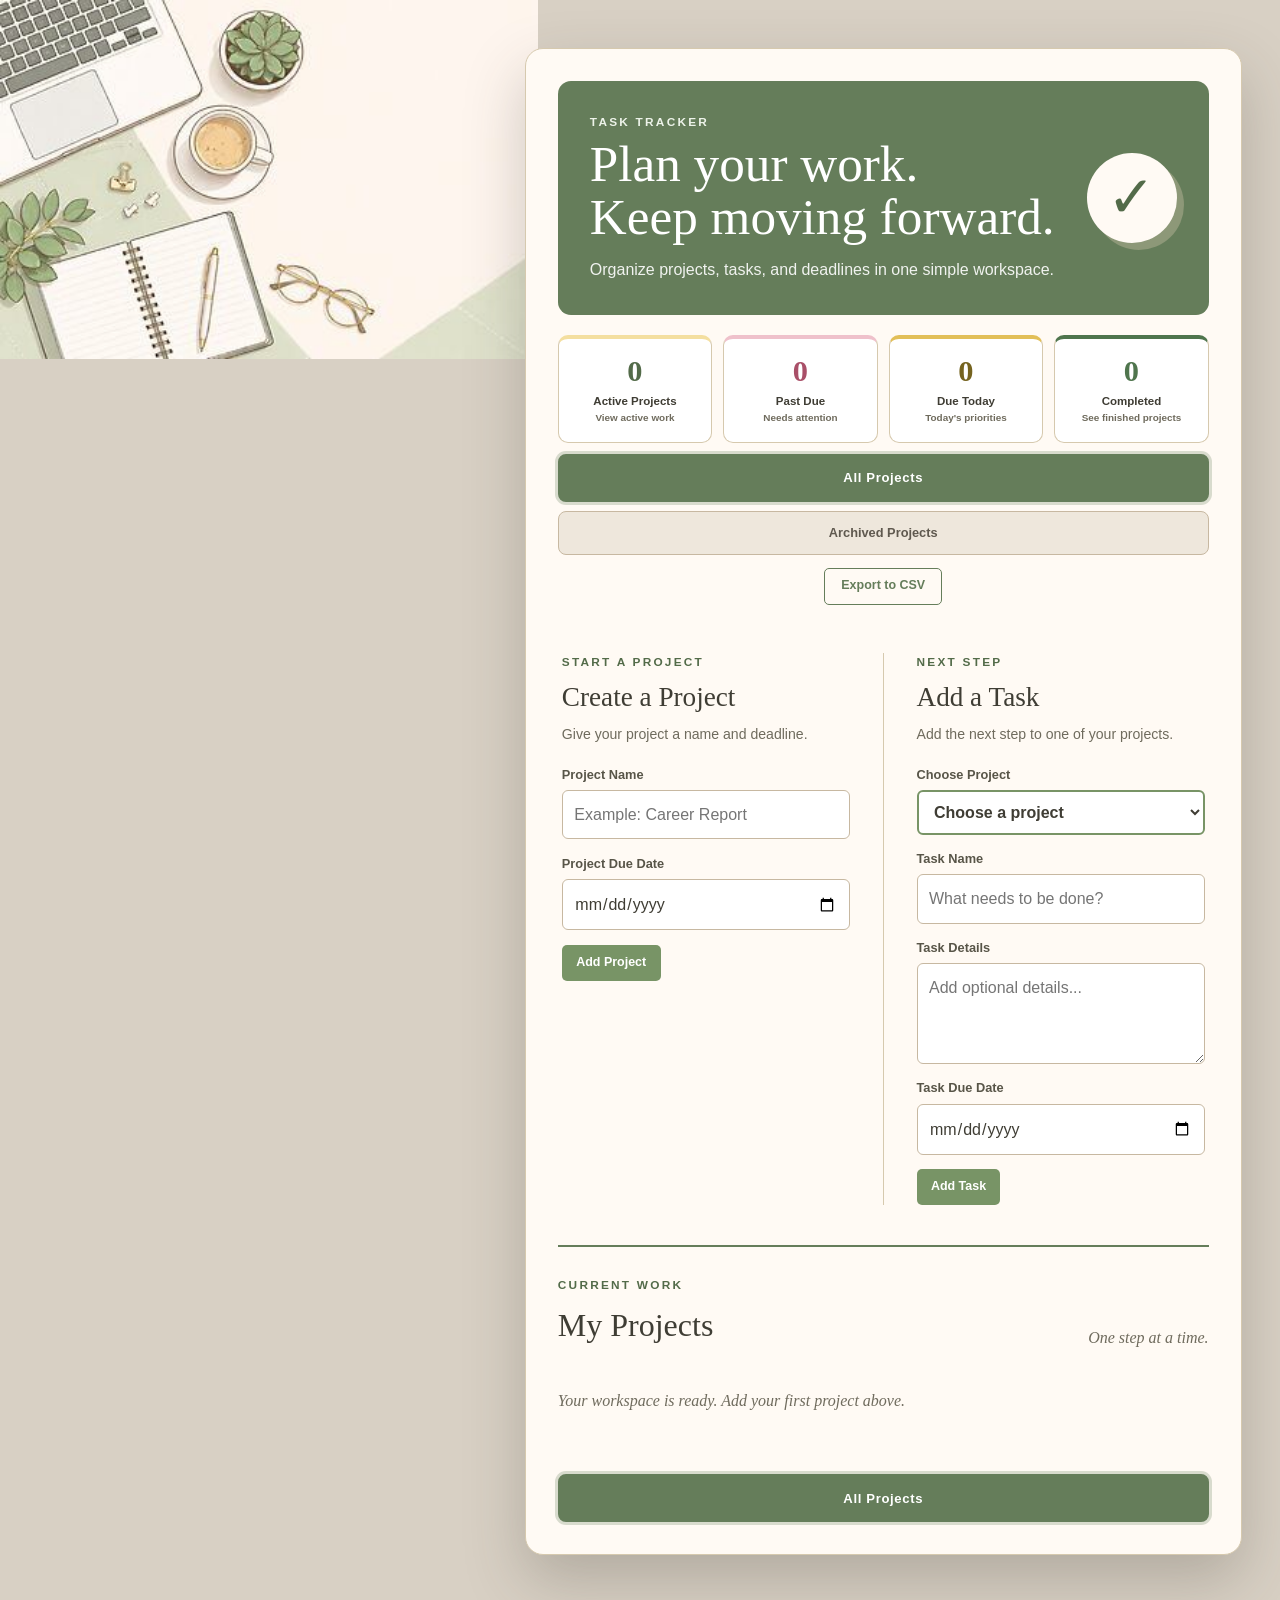
==== commit 12530430: "commit design fixes" ====
--- a/projects/project-zed/index.html
+++ b/projects/project-zed/index.html
@@ -144,7 +144,7 @@
                     </span>
 
                     <span class="summary-hint">
-                        See finished tasks
+                        See finished projects
                     </span>
                 </button>
 
@@ -156,8 +156,30 @@
                 type="button"
                 data-filter="all"
             >
-                All Tasks
+                All Projects
             </button>
+
+
+            <button
+                class="archive-projects-button"
+                type="button"
+                data-filter="archived"
+            >
+                Archived Projects
+            </button>
+
+
+            <div class="export-row">
+
+                <button
+                    class="export-button"
+                    id="export-csv"
+                    type="button"
+                >
+                    Export to CSV
+                </button>
+
+            </div>
 
         </section>
 
@@ -359,7 +381,7 @@
                 type="button"
                 data-filter="all"
             >
-                All Tasks
+                All Projects
             </button>
 
         </section>
--- a/projects/project-zed/css/styles.css
+++ b/projects/project-zed/css/styles.css
@@ -8,6 +8,7 @@
 
     --tan: #d6c9ae;
     --taupe: #c7b8a1;
+    --project-neutral: #eee7dc;
 
     --text: #3f3d34;
     --muted: #6f6b5d;
@@ -15,7 +16,10 @@
     --past-due: #efc1cb;
     --past-due-dark: #a94f68;
 
-    --due-today: #ead787;
+    --in-process: #f4dfa0;
+    --in-process-dark: #8a742c;
+
+    --due-today: #e2bf58;
     --due-today-dark: #75631f;
 
     --complete: #c9dfc3;
@@ -78,7 +82,8 @@
         var(--app-cream);
 
     border:
-        1px solid var(--tan);
+        1px solid
+        var(--tan);
 
     border-radius: 18px;
 
@@ -107,7 +112,8 @@
     background-color:
         var(--sage-dark);
 
-    color: var(--white);
+    color:
+        var(--white);
 
     border-radius: 13px;
 }
@@ -188,7 +194,7 @@
 }
 
 
-/* REGULAR BUTTONS */
+/* BUTTONS */
 
 button {
     width: fit-content;
@@ -196,7 +202,8 @@
     padding:
         0.5rem 0.9rem;
 
-    color: var(--white);
+    color:
+        var(--white);
 
     background-color:
         var(--olive);
@@ -233,9 +240,6 @@
     margin-bottom: 2rem;
 }
 
-
-/* FOUR SUMMARY BUTTONS */
-
 .summary-strip {
     display: grid;
 
@@ -261,7 +265,8 @@
 
     text-align: center;
 
-    color: var(--text);
+    color:
+        var(--text);
 
     background-color:
         var(--white);
@@ -271,8 +276,6 @@
         var(--tan);
 
     border-radius: 10px;
-
-    cursor: pointer;
 
     transition:
         transform 0.15s ease,
@@ -280,7 +283,8 @@
 }
 
 .summary-card:hover {
-    color: var(--text);
+    color:
+        var(--text);
 
     background-color:
         #fffdf9;
@@ -310,7 +314,6 @@
         serif;
 
     font-size: 1.9rem;
-
     line-height: 1;
 
     font-weight: bold;
@@ -319,7 +322,8 @@
 .summary-label {
     margin-top: 0.35rem;
 
-    color: var(--text);
+    color:
+        var(--text);
 
     font-size: 0.72rem;
     font-weight: 700;
@@ -328,7 +332,8 @@
 .summary-hint {
     margin-top: 0.15rem;
 
-    color: var(--muted);
+    color:
+        var(--muted);
 
     font-size: 0.62rem;
 
@@ -341,7 +346,7 @@
 .active-summary {
     border-top:
         4px solid
-        var(--olive);
+        var(--in-process);
 }
 
 .overdue-summary {
@@ -378,7 +383,7 @@
 }
 
 
-/* ALL TASKS BUTTON */
+/* ALL TASKS */
 
 .all-tasks-button {
     width: 100%;
@@ -388,7 +393,8 @@
     padding:
         0.72rem 1rem;
 
-    color: var(--white);
+    color:
+        var(--white);
 
     background-color:
         var(--sage-dark);
@@ -403,8 +409,6 @@
     font-weight: 700;
 
     letter-spacing: 0.04rem;
-
-    cursor: pointer;
 }
 
 .all-tasks-button:hover {
@@ -421,11 +425,83 @@
         rgba(101, 125, 90, 0.25);
 }
 
-
-/* BOTTOM ALL TASKS BUTTON */
-
 .bottom-all-tasks-button {
     margin-top: 2rem;
+}
+
+
+/* ARCHIVE */
+
+.archive-projects-button {
+    width: 100%;
+
+    margin-top: 0.55rem;
+
+    padding:
+        0.7rem 1rem;
+
+    color:
+        #5f594f;
+
+    background-color:
+        var(--project-neutral);
+
+    border:
+        1px solid
+        var(--taupe);
+
+    border-radius: 8px;
+
+    font-size: 0.8rem;
+    font-weight: 700;
+}
+
+.archive-projects-button:hover {
+    color:
+        var(--text);
+
+    background-color:
+        #e3dbcf;
+}
+
+.archive-projects-button.selected {
+    box-shadow:
+        0 0 0 3px
+        rgba(151, 139, 122, 0.25);
+}
+
+
+/* EXPORT */
+
+.export-row {
+    display: flex;
+
+    justify-content: center;
+
+    margin-top: 0.8rem;
+}
+
+.export-button {
+    color:
+        var(--sage-dark);
+
+    background-color:
+        transparent;
+
+    border:
+        1px solid
+        var(--sage-dark);
+
+    padding:
+        0.45rem 1rem;
+}
+
+.export-button:hover {
+    color:
+        var(--white);
+
+    background-color:
+        var(--sage-dark);
 }
 
 
@@ -462,7 +538,8 @@
 .projects-heading h2 {
     margin: 0;
 
-    color: var(--text);
+    color:
+        var(--text);
 
     font-family:
         Georgia,
@@ -480,7 +557,8 @@
     margin:
         0.2rem 0 1.2rem;
 
-    color: var(--muted);
+    color:
+        var(--muted);
 
     font-size: 0.88rem;
 }
@@ -503,7 +581,8 @@
 label {
     margin-bottom: 0.3rem;
 
-    color: #585548;
+    color:
+        #585548;
 
     font-size: 0.8rem;
     font-weight: 700;
@@ -517,7 +596,8 @@
     padding:
         0.68rem 0.72rem;
 
-    color: var(--text);
+    color:
+        var(--text);
 
     background-color:
         var(--white);
@@ -566,7 +646,8 @@
         2px solid
         var(--sage-dark);
 
-    scroll-margin-top: 1.5rem;
+    scroll-margin-top:
+        1.5rem;
 }
 
 .projects-heading {
@@ -589,7 +670,8 @@
 .projects-message {
     margin: 0;
 
-    color: var(--muted);
+    color:
+        var(--muted);
 
     font-family:
         Georgia,
@@ -608,14 +690,15 @@
     padding:
         0.75rem 0.9rem;
 
-    color: var(--text);
-
-    background-color:
-        #edf2e9;
+    color:
+        var(--text);
+
+    background-color:
+        #f3eee6;
 
     border-left:
         4px solid
-        var(--olive);
+        var(--taupe);
 
     border-radius: 5px;
 
@@ -652,50 +735,220 @@
 /* PROJECT */
 
 .project-section {
-    margin-bottom: 2.3rem;
+    margin-bottom: 2.5rem;
 }
 
 .project-heading {
+    display: grid;
+
+    grid-template-columns:
+        1fr auto;
+
+    gap:
+        0.4rem 1rem;
+
+    align-items: center;
+
     padding:
-        1rem 1.1rem;
+        1rem 1.2rem;
 
     margin-bottom: 1rem;
 
     background-color:
-        #edf2e9;
+        var(--project-neutral);
+
+    border:
+        1px solid
+        var(--tan);
 
     border-left:
         5px solid
-        var(--olive);
+        var(--taupe);
 
     border-radius: 7px;
+
+    box-shadow:
+        0 3px 8px
+        rgba(63, 61, 52, 0.06);
+}
+
+.project-title-area {
+    min-width: 0;
 }
 
 .project-heading h3 {
-    margin:
-        0 0 0.2rem;
-
-    color: var(--text);
+    margin: 0;
+
+    color:
+        var(--text);
 
     font-family:
         Georgia,
         serif;
 
-    font-size: 1.35rem;
+    font-size: 1.45rem;
 
     font-weight: normal;
 }
 
-.project-heading p {
+.project-meta {
     margin:
-        0.1rem 0;
-
-    font-size: 0.84rem;
-}
-
-.project-heading button {
-    margin-top: 0.6rem;
-    margin-right: 0.25rem;
+        0.2rem 0 0;
+
+    color:
+        var(--muted);
+
+    font-size: 0.8rem;
+}
+
+.project-status {
+    display: inline-block;
+
+    width: fit-content;
+
+    margin-top: 0.45rem;
+
+    padding:
+        0.18rem 0.5rem;
+
+    color:
+        #625d53;
+
+    background-color:
+        var(--app-cream);
+
+    border:
+        1px solid
+        var(--taupe);
+
+    border-radius: 20px;
+
+    font-size: 0.68rem;
+    font-weight: 700;
+}
+
+.project-actions {
+    display: flex;
+
+    align-items: center;
+    justify-content: flex-end;
+
+    gap: 0.4rem;
+
+    flex-wrap: wrap;
+}
+
+.project-actions button {
+    margin: 0;
+}
+
+
+/* EDIT */
+
+.edit-button {
+    color:
+        var(--olive-dark);
+
+    background-color:
+        var(--app-cream);
+
+    border:
+        1px solid
+        var(--olive);
+}
+
+.edit-button:hover {
+    color:
+        var(--white);
+
+    background-color:
+        var(--olive-dark);
+}
+
+.edit-panel {
+    margin-top: 0.8rem;
+
+    padding: 0.9rem;
+
+    background-color:
+        var(--app-cream);
+
+    border:
+        1px solid
+        var(--tan);
+
+    border-left:
+        4px solid
+        var(--olive);
+
+    border-radius: 6px;
+}
+
+.project-edit-panel {
+    grid-column:
+        1 / -1;
+}
+
+.edit-panel label {
+    margin-top: 0.45rem;
+}
+
+.edit-panel input,
+.edit-panel textarea {
+    margin-bottom: 0.45rem;
+}
+
+.edit-actions {
+    display: flex;
+
+    flex-direction: row;
+
+    gap: 0.4rem;
+
+    margin-top: 0.3rem;
+}
+
+.cancel-edit-button {
+    color:
+        #625d53;
+
+    background-color:
+        transparent;
+
+    border:
+        1px solid
+        var(--taupe);
+}
+
+.cancel-edit-button:hover {
+    color:
+        var(--white);
+
+    background-color:
+        #766d61;
+}
+
+
+/* ARCHIVE BUTTON */
+
+.archive-project-button {
+    color:
+        #625d53;
+
+    background-color:
+        transparent;
+
+    border:
+        1px solid
+        var(--taupe);
+}
+
+.archive-project-button:hover {
+    color:
+        var(--white);
+
+    background-color:
+        #766d61;
 }
 
 
@@ -708,18 +961,75 @@
     border:
         1px solid
         var(--tan);
+
+    border-left:
+        6px solid
+        var(--complete-dark);
+
+    border-radius: 7px;
+}
+
+.project-completed .project-status {
+    color:
+        var(--complete-dark);
+
+    background-color:
+        var(--app-cream);
+
+    border-color:
+        var(--complete);
+}
+
+
+/* COMPLETED PROJECT MESSAGE */
+
+.completed-project-message {
+    margin:
+        0.4rem 0 0;
+
+    padding:
+        0.7rem 0.9rem;
+
+    color:
+        var(--complete-dark);
+
+    background-color:
+        var(--app-cream);
+
+    border-left:
+        4px solid
+        var(--complete-dark);
+
+    border-radius: 5px;
+
+    font-family:
+        Georgia,
+        serif;
+
+    font-style: italic;
+}
+
+
+/* ARCHIVED PROJECT */
+
+.project-archived .project-heading {
+    background-color:
+        #e7e0d5;
 
     border-left:
         5px solid
-        var(--complete-dark);
-}
-
-.project-completed .project-card {
-    display: none;
-}
-
-.project-completed.show-completed-tasks .project-card {
-    display: block;
+        #887f72;
+}
+
+.project-archived .project-status {
+    color:
+        #5f594f;
+
+    background-color:
+        var(--app-cream);
+
+    border-color:
+        var(--taupe);
 }
 
 
@@ -760,7 +1070,8 @@
     margin:
         0 0 0.4rem;
 
-    color: var(--text);
+    color:
+        var(--text);
 
     font-family:
         Georgia,
@@ -783,11 +1094,11 @@
 
 .task-in-process {
     background-color:
-        #eef5ea;
+        #fff8d9;
 
     border-top:
         5px solid
-        var(--olive);
+        var(--in-process-dark);
 }
 
 
@@ -807,7 +1118,7 @@
 
 .task-today {
     background-color:
-        #fff4c7;
+        #fff0b8;
 
     border-top:
         5px solid
@@ -815,7 +1126,7 @@
 }
 
 
-/* COMPLETED */
+/* COMPLETED TASK */
 
 .task-completed {
     background-color:
@@ -831,7 +1142,7 @@
 }
 
 
-/* STATUS */
+/* TASK STATUS */
 
 .task-status {
     display: inline-block;
@@ -842,12 +1153,6 @@
     padding:
         0.22rem 0.5rem;
 
-    color:
-        var(--sage-dark);
-
-    background-color:
-        rgba(255, 255, 255, 0.75);
-
     border:
         1px solid
         var(--tan);
@@ -863,6 +1168,17 @@
         0.04rem;
 }
 
+.task-in-process .task-status {
+    color:
+        var(--in-process-dark);
+
+    background-color:
+        #fff3bd;
+
+    border-color:
+        var(--in-process);
+}
+
 .task-overdue .task-status {
     color:
         var(--past-due-dark);
@@ -879,10 +1195,10 @@
         var(--due-today-dark);
 
     background-color:
-        #f7e8a9;
+        #f7e09a;
 
     border-color:
-        #d8c167;
+        var(--due-today);
 }
 
 .task-completed .task-status {
@@ -897,7 +1213,7 @@
 }
 
 
-/* ENCOURAGEMENT */
+/* MESSAGES */
 
 .task-message {
     margin:
@@ -906,16 +1222,6 @@
     padding:
         0.55rem 0.65rem;
 
-    color:
-        #525d49;
-
-    background-color:
-        rgba(241, 246, 236, 0.9);
-
-    border-left:
-        3px solid
-        var(--sage);
-
     font-family:
         Georgia,
         serif;
@@ -923,11 +1229,24 @@
     font-style: italic;
 }
 
+.task-in-process .task-message {
+    color:
+        #66591f;
+
+    background-color:
+        #fffbed;
+
+    border-left:
+        3px solid
+        var(--in-process-dark);
+}
+
 .task-overdue .task-message {
     background-color:
         #fff1f5;
 
-    border-left-color:
+    border-left:
+        3px solid
         var(--past-due-dark);
 
     color:
@@ -936,9 +1255,10 @@
 
 .task-today .task-message {
     background-color:
-        #fff9df;
-
-    border-left-color:
+        #fff8dc;
+
+    border-left:
+        3px solid
         var(--due-today-dark);
 
     color:
@@ -949,7 +1269,8 @@
     background-color:
         var(--app-cream);
 
-    border-left-color:
+    border-left:
+        3px solid
         var(--complete-dark);
 
     color:
@@ -969,7 +1290,7 @@
     font-size: 0.68rem;
 }
 
-.task-item button:last-of-type {
+.delete-button {
     color:
         #665b53;
 
@@ -981,8 +1302,9 @@
         var(--taupe);
 }
 
-.task-item button:last-of-type:hover {
-    color: var(--white);
+.delete-button:hover {
+    color:
+        var(--white);
 
     background-color:
         #665b53;
@@ -1010,7 +1332,10 @@
 /* PROJECT NOTES */
 
 .project-notes {
-    margin-top: 1rem;
+    grid-column:
+        1 / -1;
+
+    margin-top: 0.6rem;
 
     padding: 0.9rem;
 
@@ -1023,13 +1348,13 @@
 
     border-left:
         4px solid
-        var(--sage);
+        var(--taupe);
 
     border-radius: 5px;
 }
 
 
-/* EMPTY MESSAGE */
+/* EMPTY */
 
 #empty-message,
 .no-filter-results {
@@ -1126,6 +1451,16 @@
 
     .projects-message {
         margin-top: 0.4rem;
+    }
+
+    .project-heading {
+        grid-template-columns:
+            1fr;
+    }
+
+    .project-actions {
+        justify-content:
+            flex-start;
     }
 
     .project-tasks {
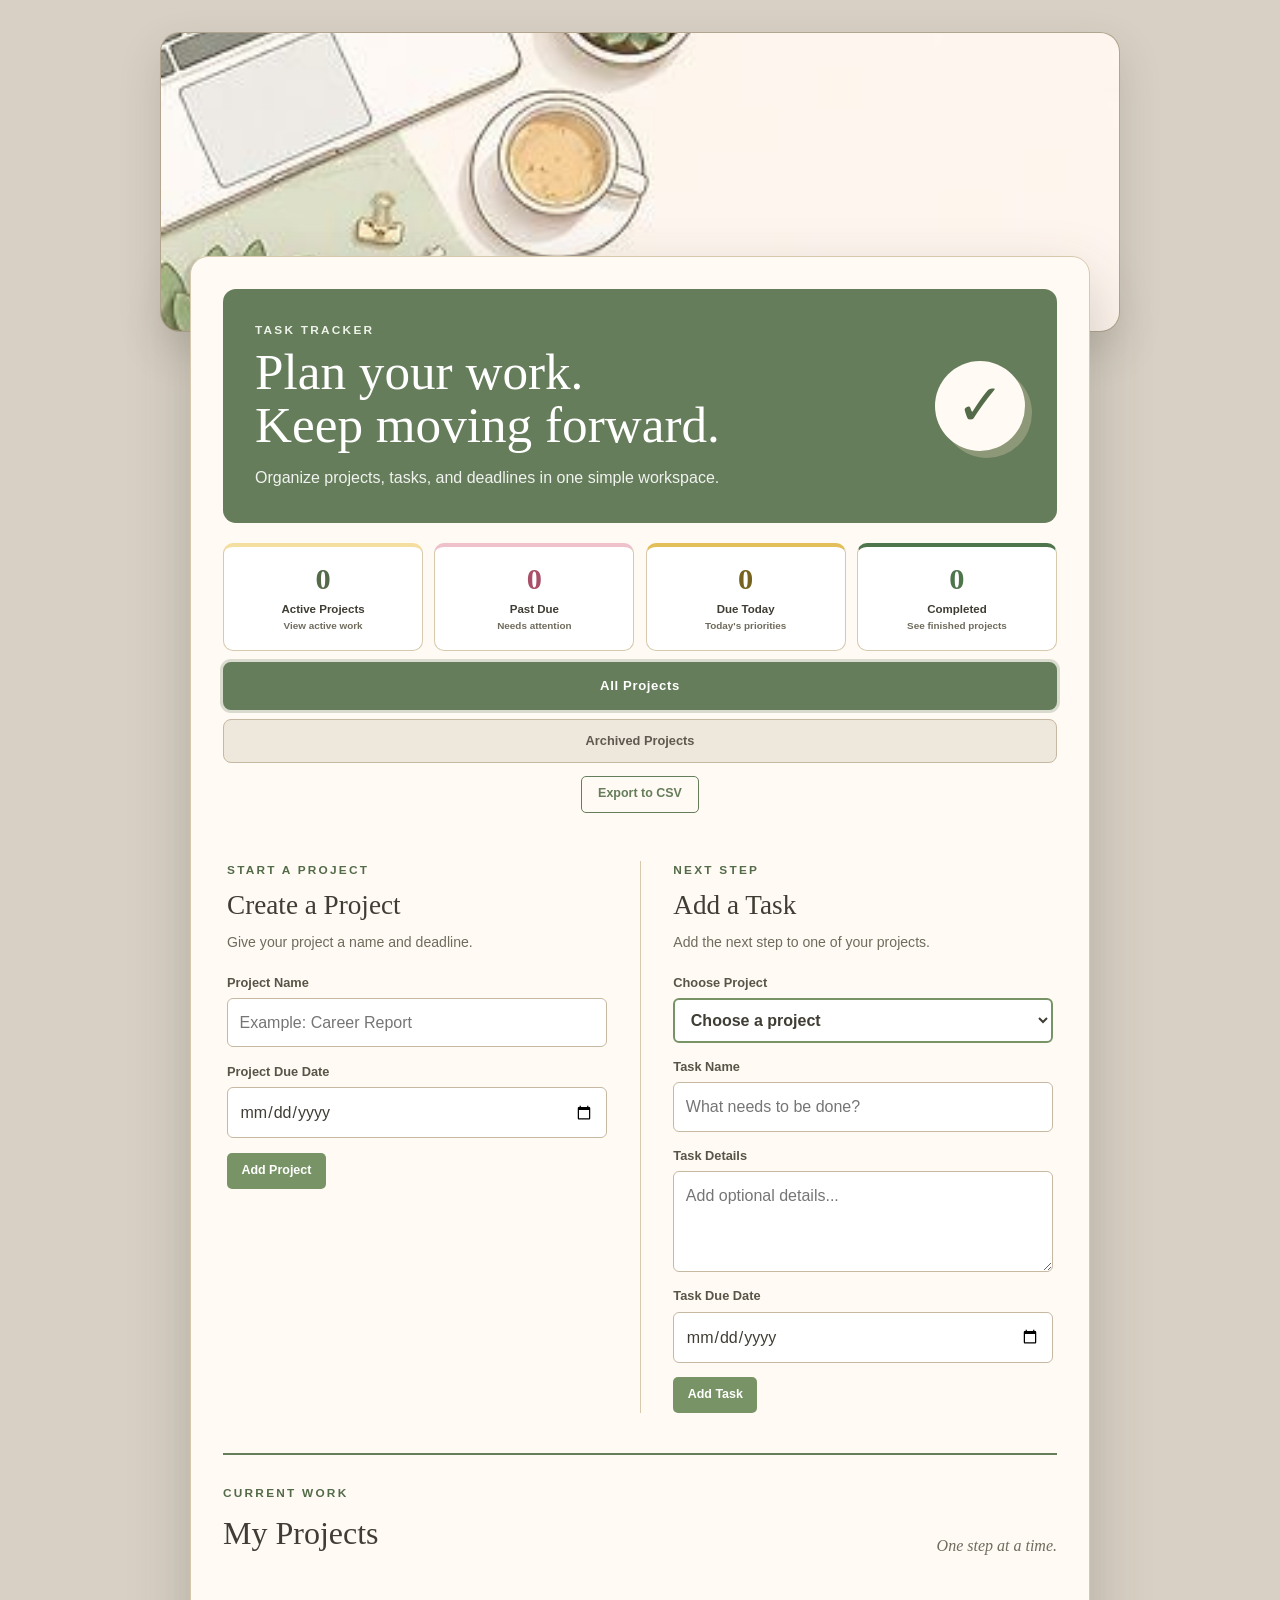
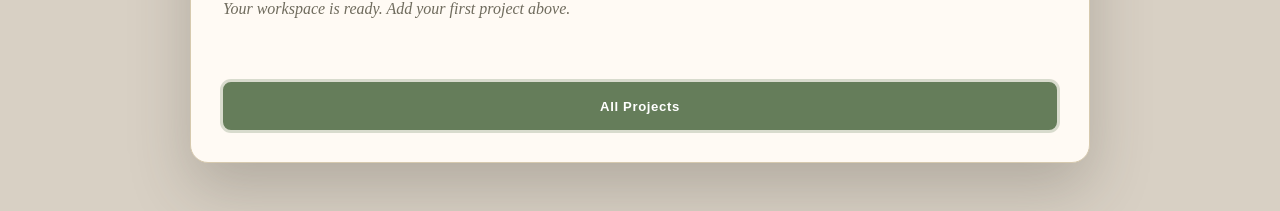
==== commit 5f423435: "commit adjusted graphic" ====
--- a/projects/project-zed/index.html
+++ b/projects/project-zed/index.html
@@ -23,6 +23,15 @@
 </head>
 
 <body>
+
+    <div class="workspace-photo">
+        <img
+            src="images/office-background.jpg"
+            alt=""
+            aria-hidden="true"
+        >
+    </div>
+
 
     <main class="app-shell">
 
--- a/projects/project-zed/css/styles.css
+++ b/projects/project-zed/css/styles.css
@@ -44,7 +44,7 @@
     margin: 0;
     min-height: 100vh;
 
-    padding: 3rem 3vw;
+    padding: 0 3vw 3rem;
 
     color: var(--text);
 
@@ -57,24 +57,55 @@
     line-height: 1.6;
 
     background-color: #d8d0c4;
-
-    background-image:
-        url("../images/office-background.jpg");
-
-    background-size: 42vw auto;
-    background-position: left top;
-    background-repeat: no-repeat;
-    background-attachment: fixed;
+}
+
+
+/* WORKSPACE PHOTO */
+
+.workspace-photo {
+    position: relative;
+    z-index: 1;
+
+    width: min(960px, 88vw);
+    height: 300px;
+
+    margin: 2rem auto 0;
+
+    overflow: hidden;
+
+    background-color: var(--taupe);
+
+    border:
+        1px solid
+        rgba(63, 61, 52, 0.16);
+
+    border-radius: 20px;
+
+    box-shadow:
+        0 18px 42px
+        rgba(63, 61, 52, 0.18);
+}
+
+.workspace-photo img {
+    display: block;
+
+    width: 100%;
+    height: 100%;
+
+    object-fit: cover;
+    object-position: center 38%;
 }
 
 
 /* MAIN APP */
 
 .app-shell {
-    width: min(800px, 56vw);
-
-    margin-left: auto;
-    margin-right: 0;
+    position: relative;
+    z-index: 2;
+
+    width: min(900px, 88vw);
+
+    margin: -4.75rem auto 0;
 
     padding: 2rem;
 
@@ -314,6 +345,7 @@
         serif;
 
     font-size: 1.9rem;
+
     line-height: 1;
 
     font-weight: bold;
@@ -383,7 +415,7 @@
 }
 
 
-/* ALL TASKS */
+/* ALL PROJECTS */
 
 .all-tasks-button {
     width: 100%;
@@ -430,7 +462,7 @@
 }
 
 
-/* ARCHIVE */
+/* ARCHIVED PROJECTS */
 
 .archive-projects-button {
     width: 100%;
@@ -706,7 +738,7 @@
 }
 
 
-/* MONTH */
+/* MONTH HEADING */
 
 .month-heading {
     margin:
@@ -906,6 +938,8 @@
     gap: 0.4rem;
 
     margin-top: 0.3rem;
+
+    flex-wrap: wrap;
 }
 
 .cancel-edit-button {
@@ -1213,7 +1247,7 @@
 }
 
 
-/* MESSAGES */
+/* TASK MESSAGES */
 
 .task-message {
     margin:
@@ -1376,14 +1410,9 @@
 
 @media (max-width: 1050px) {
 
-    body {
-        background-size:
-            48vw auto;
-    }
-
+    .workspace-photo,
     .app-shell {
-        width:
-            min(720px, 62vw);
+        width: 92vw;
     }
 
     .summary-strip {
@@ -1398,23 +1427,30 @@
 @media (max-width: 820px) {
 
     body {
-        padding: 1rem;
-
-        background-size:
-            100% auto;
-
-        background-position:
-            top center;
-
-        background-attachment:
-            scroll;
+        padding:
+            0 1rem 1rem;
+    }
+
+    .workspace-photo {
+        width: 100%;
+        height: 220px;
+
+        margin:
+            1rem auto 0;
+
+        border-radius: 14px;
+    }
+
+    .workspace-photo img {
+        object-position:
+            center 38%;
     }
 
     .app-shell {
         width: 100%;
 
         margin:
-            14rem 0 0;
+            -1.75rem 0 0;
 
         padding: 1.2rem;
     }
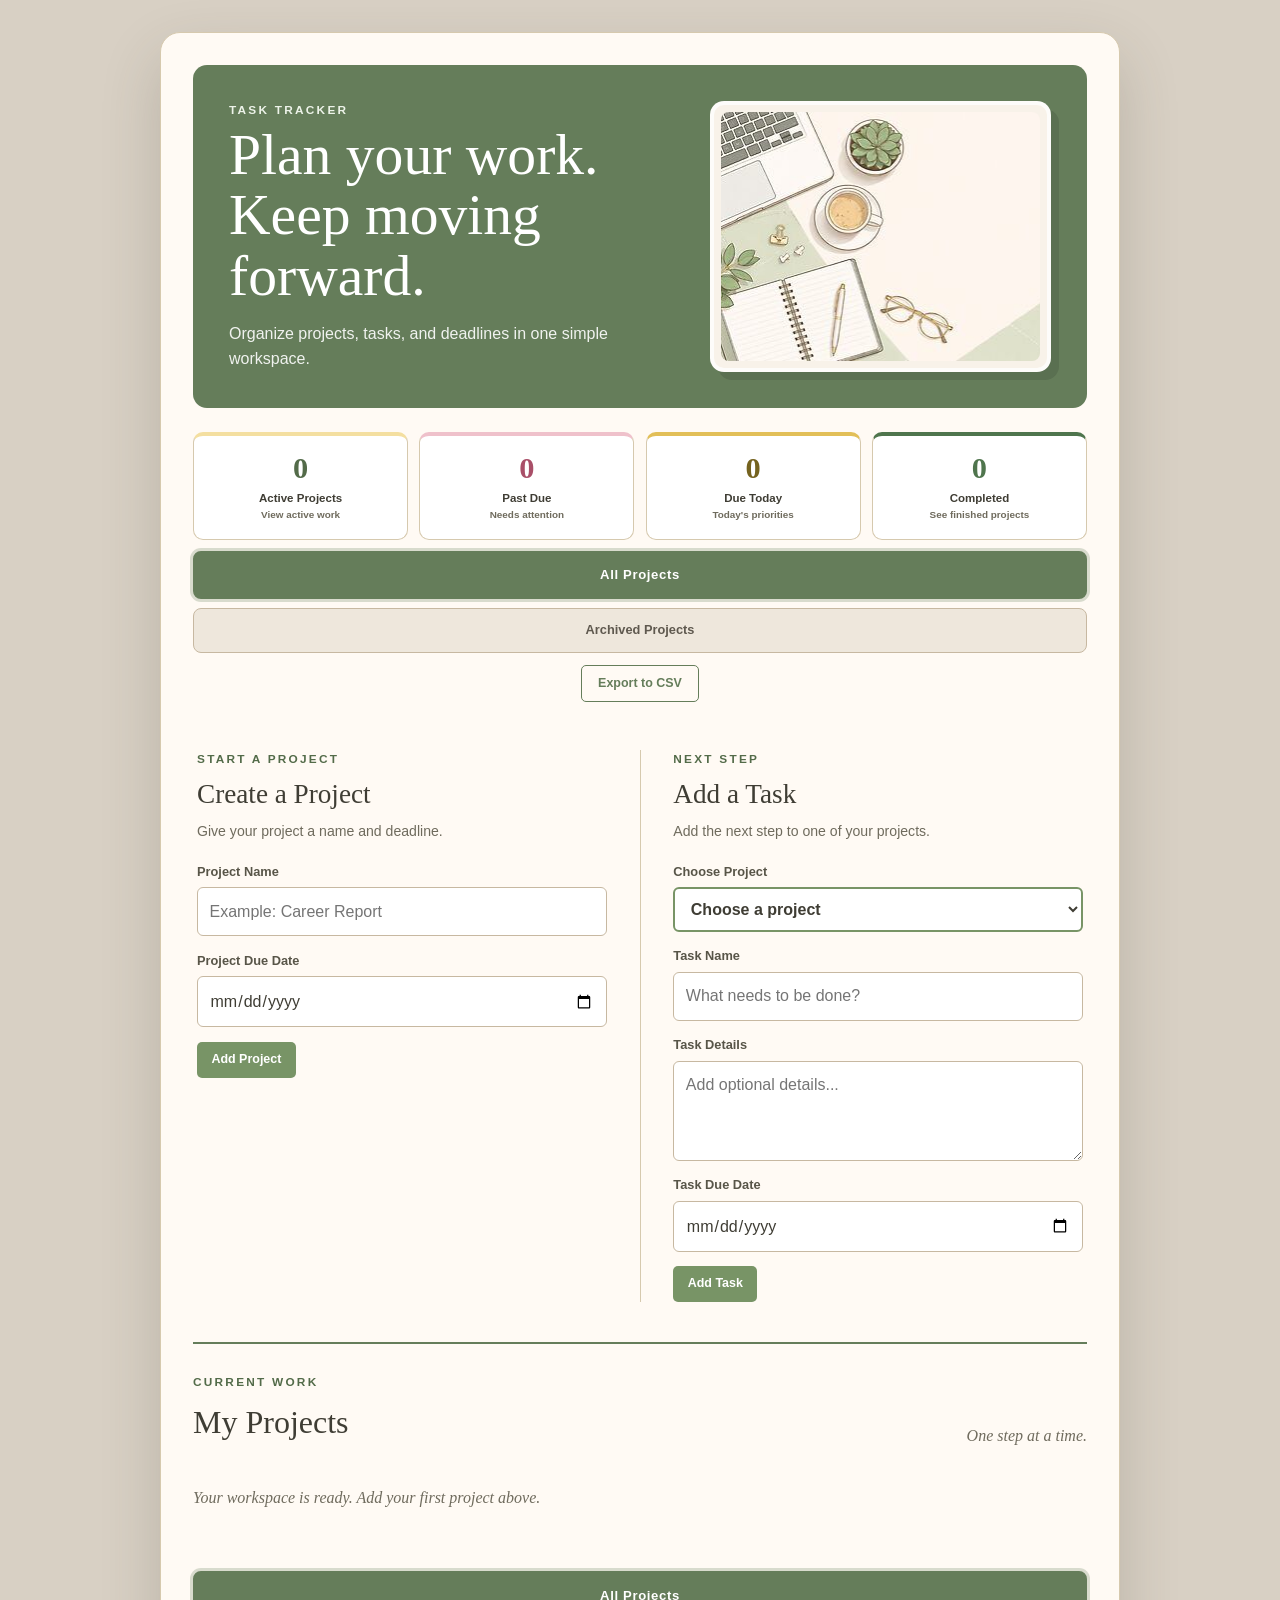
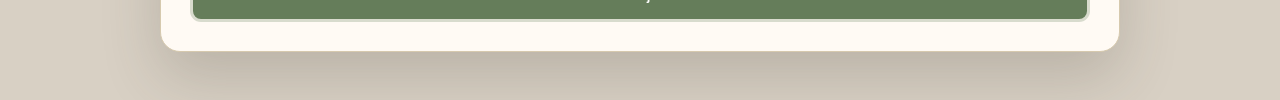
==== commit 9482704c: "commit fixed zed graphic" ====
--- a/projects/project-zed/index.html
+++ b/projects/project-zed/index.html
@@ -24,20 +24,14 @@
 
 <body>
 
-    <div class="workspace-photo">
-        <img
-            src="images/office-background.jpg"
-            alt=""
-            aria-hidden="true"
-        >
-    </div>
-
-
     <main class="app-shell">
 
+        <!-- HEADER -->
+
         <header class="app-header">
 
-            <div>
+            <div class="header-copy">
+
                 <p class="eyebrow">
                     TASK TRACKER
                 </p>
@@ -51,17 +45,24 @@
                     Organize projects, tasks, and deadlines
                     in one simple workspace.
                 </p>
-            </div>
-
-            <div
-                class="header-mark"
-                aria-hidden="true"
-            >
-                ✓
+
+            </div>
+
+
+            <div class="header-graphic">
+
+                <img
+                    src="images/office-background.jpg"
+                    alt=""
+                    aria-hidden="true"
+                >
+
             </div>
 
         </header>
 
+
+        <!-- DASHBOARD -->
 
         <section
             class="dashboard-filters"
@@ -75,6 +76,7 @@
                     type="button"
                     data-filter="active"
                 >
+
                     <span
                         class="summary-number"
                         id="projects-count"
@@ -89,6 +91,7 @@
                     <span class="summary-hint">
                         View active work
                     </span>
+
                 </button>
 
 
@@ -97,6 +100,7 @@
                     type="button"
                     data-filter="overdue"
                 >
+
                     <span
                         class="summary-number overdue-number"
                         id="overdue-count"
@@ -111,6 +115,7 @@
                     <span class="summary-hint">
                         Needs attention
                     </span>
+
                 </button>
 
 
@@ -119,6 +124,7 @@
                     type="button"
                     data-filter="today"
                 >
+
                     <span
                         class="summary-number today-number"
                         id="today-count"
@@ -133,6 +139,7 @@
                     <span class="summary-hint">
                         Today's priorities
                     </span>
+
                 </button>
 
 
@@ -141,6 +148,7 @@
                     type="button"
                     data-filter="completed"
                 >
+
                     <span
                         class="summary-number completed-number"
                         id="completed-count"
@@ -155,6 +163,7 @@
                     <span class="summary-hint">
                         See finished projects
                     </span>
+
                 </button>
 
             </div>
@@ -193,6 +202,8 @@
         </section>
 
 
+        <!-- CREATE / ADD -->
+
         <section class="workspace">
 
             <div class="workspace-section">
@@ -213,6 +224,7 @@
                 <form id="project-form">
 
                     <div>
+
                         <label for="new-project-name">
                             Project Name
                         </label>
@@ -224,10 +236,12 @@
                             placeholder="Example: Career Report"
                             required
                         >
-                    </div>
-
-
-                    <div>
+
+                    </div>
+
+
+                    <div>
+
                         <label for="new-project-due-date">
                             Project Due Date
                         </label>
@@ -238,6 +252,7 @@
                             name="new-project-due-date"
                             required
                         >
+
                     </div>
 
 
@@ -274,6 +289,7 @@
                 <form id="task-form">
 
                     <div>
+
                         <label for="project-select">
                             Choose Project
                         </label>
@@ -283,14 +299,18 @@
                             name="project-select"
                             required
                         >
+
                             <option value="">
                                 Choose a project
                             </option>
+
                         </select>
-                    </div>
-
-
-                    <div>
+
+                    </div>
+
+
+                    <div>
+
                         <label for="task-name">
                             Task Name
                         </label>
@@ -302,10 +322,12 @@
                             placeholder="What needs to be done?"
                             required
                         >
-                    </div>
-
-
-                    <div>
+
+                    </div>
+
+
+                    <div>
+
                         <label for="task-details">
                             Task Details
                         </label>
@@ -316,10 +338,12 @@
                             rows="3"
                             placeholder="Add optional details..."
                         ></textarea>
-                    </div>
-
-
-                    <div>
+
+                    </div>
+
+
+                    <div>
+
                         <label for="due-date">
                             Task Due Date
                         </label>
@@ -330,6 +354,7 @@
                             name="due-date"
                             required
                         >
+
                     </div>
 
 
@@ -343,6 +368,8 @@
 
         </section>
 
+
+        <!-- PROJECTS -->
 
         <section
             class="projects-area"
@@ -353,6 +380,7 @@
             <div class="projects-heading">
 
                 <div>
+
                     <p class="section-label">
                         CURRENT WORK
                     </p>
@@ -360,7 +388,9 @@
                     <h2 id="projects-heading">
                         My Projects
                     </h2>
+
                 </div>
+
 
                 <p class="projects-message">
                     One step at a time.
--- a/projects/project-zed/css/styles.css
+++ b/projects/project-zed/css/styles.css
@@ -30,7 +30,9 @@
 }
 
 
-/* GENERAL */
+/* ==========================
+   GENERAL
+   ========================== */
 
 * {
     box-sizing: border-box;
@@ -42,11 +44,17 @@
 
 body {
     margin: 0;
+
     min-height: 100vh;
 
-    padding: 0 3vw 3rem;
-
-    color: var(--text);
+    padding:
+        2rem 1rem 3rem;
+
+    color:
+        var(--text);
+
+    background-color:
+        #d8d0c4;
 
     font-family:
         "Segoe UI",
@@ -55,59 +63,25 @@
         sans-serif;
 
     line-height: 1.6;
-
-    background-color: #d8d0c4;
-}
-
-
-/* WORKSPACE PHOTO */
-
-.workspace-photo {
-    position: relative;
-    z-index: 1;
-
-    width: min(960px, 88vw);
-    height: 300px;
-
-    margin: 2rem auto 0;
-
-    overflow: hidden;
-
-    background-color: var(--taupe);
-
-    border:
-        1px solid
-        rgba(63, 61, 52, 0.16);
-
-    border-radius: 20px;
-
-    box-shadow:
-        0 18px 42px
-        rgba(63, 61, 52, 0.18);
-}
-
-.workspace-photo img {
-    display: block;
-
-    width: 100%;
-    height: 100%;
-
-    object-fit: cover;
-    object-position: center 38%;
-}
-
-
-/* MAIN APP */
+}
+
+
+/* ==========================
+   APP SHELL
+   ========================== */
 
 .app-shell {
-    position: relative;
-    z-index: 2;
-
-    width: min(900px, 88vw);
-
-    margin: -4.75rem auto 0;
-
-    padding: 2rem;
+    width:
+        min(
+            100%,
+            960px
+        );
+
+    margin:
+        0 auto;
+
+    padding:
+        2rem;
 
     background-color:
         var(--app-cream);
@@ -116,58 +90,90 @@
         1px solid
         var(--tan);
 
-    border-radius: 18px;
+    border-radius:
+        20px;
 
     box-shadow:
         0 25px 60px
-        rgba(63, 61, 52, 0.25);
-}
-
-
-/* HEADER */
+        rgba(63, 61, 52, 0.2);
+}
+
+
+/* ==========================
+   HEADER
+   ========================== */
 
 .app-header {
     display: grid;
 
     grid-template-columns:
-        1fr auto;
-
-    align-items: center;
-
-    gap: 2rem;
-
-    padding: 2rem;
-
-    margin-bottom: 1.25rem;
+        minmax(0, 1.25fr)
+        minmax(300px, 0.95fr);
+
+    align-items: stretch;
+
+    gap:
+        2rem;
+
+    padding:
+        2.25rem;
+
+    margin-bottom:
+        1.5rem;
+
+    color:
+        var(--white);
 
     background-color:
         var(--sage-dark);
 
-    color:
-        var(--white);
-
-    border-radius: 13px;
-}
+    border-radius:
+        14px;
+}
+
+
+.header-copy {
+    display: flex;
+
+    flex-direction: column;
+
+    justify-content: center;
+
+    min-width: 0;
+}
+
 
 .eyebrow,
 .section-label {
     margin:
         0 0 0.3rem;
 
-    font-size: 0.74rem;
-    font-weight: 700;
-
-    letter-spacing: 0.14rem;
-
-    text-transform: uppercase;
-}
+    font-size:
+        0.74rem;
+
+    font-weight:
+        700;
+
+    letter-spacing:
+        0.14rem;
+
+    text-transform:
+        uppercase;
+}
+
 
 .eyebrow {
-    color: #edf3e9;
-}
+    color:
+        #edf3e9;
+}
+
 
 .app-header h1 {
-    margin: 0;
+    margin:
+        0;
+
+    color:
+        var(--white);
 
     font-family:
         Georgia,
@@ -176,125 +182,199 @@
 
     font-size:
         clamp(
-            2.1rem,
-            4vw,
-            3.3rem
+            2.2rem,
+            5vw,
+            3.6rem
         );
 
-    font-weight: normal;
-
-    line-height: 1.05;
-}
+    font-weight:
+        normal;
+
+    line-height:
+        1.05;
+}
+
 
 .header-text {
-    max-width: 500px;
+    max-width:
+        520px;
 
     margin:
-        0.8rem 0 0;
-
-    color:
-        rgba(255, 255, 255, 0.9);
-}
-
-.header-mark {
+        0.9rem 0 0;
+
+    color:
+        rgba(
+            255,
+            255,
+            255,
+            0.9
+        );
+}
+
+
+/* ==========================
+   HEADER GRAPHIC
+   ========================== */
+
+.header-graphic {
     display: flex;
 
-    align-items: center;
+    align-items: stretch;
+
     justify-content: center;
 
-    width: 90px;
-    height: 90px;
-
-    background-color:
-        var(--app-cream);
-
-    color:
+    width: 100%;
+
+    min-height:
+        270px;
+
+    padding:
+        0.45rem;
+
+    overflow: hidden;
+
+    background-color:
+        #f8f2e9;
+
+    border:
+        4px solid
+        rgba(
+            255,
+            255,
+            255,
+            0.78
+        );
+
+    border-radius:
+        14px;
+
+    box-shadow:
+        8px 8px 0
+        rgba(
+            71,
+            88,
+            63,
+            0.35
+        );
+}
+
+
+.header-graphic img {
+    display: block;
+
+    width: 100%;
+
+    height: 100%;
+
+    object-fit: cover;
+
+    object-position: center;
+
+    border-radius:
+        8px;
+}
+
+
+/* ==========================
+   BUTTONS
+   ========================== */
+
+button {
+    width:
+        fit-content;
+
+    padding:
+        0.5rem 0.9rem;
+
+    color:
+        var(--white);
+
+    background-color:
+        var(--olive);
+
+    border:
+        none;
+
+    border-radius:
+        5px;
+
+    font:
+        inherit;
+
+    font-size:
+        0.78rem;
+
+    font-weight:
+        700;
+
+    cursor:
+        pointer;
+}
+
+
+button:hover {
+    background-color:
         var(--olive-dark);
-
-    border-radius: 50%;
-
-    font-family:
-        Georgia,
-        serif;
-
-    font-size: 3.6rem;
-
-    box-shadow:
-        7px 7px 0
-        rgba(214, 201, 174, 0.35);
-}
-
-
-/* BUTTONS */
-
-button {
-    width: fit-content;
-
-    padding:
-        0.5rem 0.9rem;
-
-    color:
-        var(--white);
-
-    background-color:
-        var(--olive);
-
-    border: none;
-
-    border-radius: 5px;
-
-    font: inherit;
-
-    font-size: 0.78rem;
-    font-weight: 700;
-
-    cursor: pointer;
-}
-
-button:hover {
-    background-color:
-        var(--olive-dark);
-}
+}
+
 
 button:focus-visible {
     outline:
         3px solid
         var(--black);
 
-    outline-offset: 3px;
-}
-
-
-/* DASHBOARD */
+    outline-offset:
+        3px;
+}
+
+
+/* ==========================
+   DASHBOARD
+   ========================== */
 
 .dashboard-filters {
-    margin-bottom: 2rem;
-}
+    margin-bottom:
+        2rem;
+}
+
 
 .summary-strip {
     display: grid;
 
     grid-template-columns:
-        repeat(4, 1fr);
-
-    gap: 0.7rem;
-}
+        repeat(
+            4,
+            1fr
+        );
+
+    gap:
+        0.7rem;
+}
+
 
 .summary-card {
-    width: 100%;
-    min-width: 0;
-    min-height: 108px;
-
     display: flex;
 
-    flex-direction: column;
-
-    align-items: center;
-    justify-content: center;
-
-    padding: 0.7rem;
-
-    text-align: center;
+    flex-direction:
+        column;
+
+    align-items:
+        center;
+
+    justify-content:
+        center;
+
+    width:
+        100%;
+
+    min-width:
+        0;
+
+    min-height:
+        108px;
+
+    padding:
+        0.7rem;
 
     color:
         var(--text);
@@ -306,13 +386,18 @@
         1px solid
         var(--tan);
 
-    border-radius: 10px;
+    border-radius:
+        10px;
+
+    text-align:
+        center;
 
     transition:
         transform 0.15s ease,
         box-shadow 0.15s ease;
 }
 
+
 .summary-card:hover {
     color:
         var(--text);
@@ -327,6 +412,7 @@
         0 6px 14px
         rgba(63, 61, 52, 0.12);
 }
+
 
 .summary-card.selected {
     box-shadow:
@@ -336,6 +422,7 @@
         rgba(63, 61, 52, 0.12);
 }
 
+
 .summary-number {
     color:
         var(--olive-dark);
@@ -344,36 +431,46 @@
         Georgia,
         serif;
 
-    font-size: 1.9rem;
-
-    line-height: 1;
-
-    font-weight: bold;
-}
+    font-size:
+        1.9rem;
+
+    font-weight:
+        bold;
+
+    line-height:
+        1;
+}
+
 
 .summary-label {
-    margin-top: 0.35rem;
+    margin-top:
+        0.35rem;
 
     color:
         var(--text);
 
-    font-size: 0.72rem;
-    font-weight: 700;
-}
+    font-size:
+        0.72rem;
+
+    font-weight:
+        700;
+}
+
 
 .summary-hint {
-    margin-top: 0.15rem;
+    margin-top:
+        0.15rem;
 
     color:
         var(--muted);
 
-    font-size: 0.62rem;
-
-    line-height: 1.25;
-}
-
-
-/* SUMMARY COLORS */
+    font-size:
+        0.62rem;
+
+    line-height:
+        1.25;
+}
+
 
 .active-summary {
     border-top:
@@ -381,46 +478,56 @@
         var(--in-process);
 }
 
+
 .overdue-summary {
     border-top:
         4px solid
         var(--past-due);
 }
 
+
 .today-summary {
     border-top:
         4px solid
         var(--due-today);
 }
 
+
 .completed-summary {
     border-top:
         4px solid
         var(--complete-dark);
 }
 
+
 .overdue-number {
     color:
         var(--past-due-dark);
 }
 
+
 .today-number {
     color:
         var(--due-today-dark);
 }
 
+
 .completed-number {
     color:
         var(--complete-dark);
 }
 
 
-/* ALL PROJECTS */
+/* ==========================
+   ALL PROJECTS
+   ========================== */
 
 .all-tasks-button {
-    width: 100%;
-
-    margin-top: 0.7rem;
+    width:
+        100%;
+
+    margin-top:
+        0.7rem;
 
     padding:
         0.72rem 1rem;
@@ -435,13 +542,19 @@
         2px solid
         var(--sage-dark);
 
-    border-radius: 8px;
-
-    font-size: 0.82rem;
-    font-weight: 700;
-
-    letter-spacing: 0.04rem;
-}
+    border-radius:
+        8px;
+
+    font-size:
+        0.82rem;
+
+    font-weight:
+        700;
+
+    letter-spacing:
+        0.04rem;
+}
+
 
 .all-tasks-button:hover {
     background-color:
@@ -450,6 +563,7 @@
     border-color:
         var(--olive-dark);
 }
+
 
 .all-tasks-button.selected {
     box-shadow:
@@ -457,17 +571,23 @@
         rgba(101, 125, 90, 0.25);
 }
 
+
 .bottom-all-tasks-button {
-    margin-top: 2rem;
-}
-
-
-/* ARCHIVED PROJECTS */
+    margin-top:
+        2rem;
+}
+
+
+/* ==========================
+   ARCHIVE
+   ========================== */
 
 .archive-projects-button {
-    width: 100%;
-
-    margin-top: 0.55rem;
+    width:
+        100%;
+
+    margin-top:
+        0.55rem;
 
     padding:
         0.7rem 1rem;
@@ -482,11 +602,16 @@
         1px solid
         var(--taupe);
 
-    border-radius: 8px;
-
-    font-size: 0.8rem;
-    font-weight: 700;
-}
+    border-radius:
+        8px;
+
+    font-size:
+        0.8rem;
+
+    font-weight:
+        700;
+}
+
 
 .archive-projects-button:hover {
     color:
@@ -495,6 +620,7 @@
     background-color:
         #e3dbcf;
 }
+
 
 .archive-projects-button.selected {
     box-shadow:
@@ -503,17 +629,25 @@
 }
 
 
-/* EXPORT */
+/* ==========================
+   EXPORT
+   ========================== */
 
 .export-row {
     display: flex;
 
-    justify-content: center;
-
-    margin-top: 0.8rem;
-}
+    justify-content:
+        center;
+
+    margin-top:
+        0.8rem;
+}
+
 
 .export-button {
+    padding:
+        0.45rem 1rem;
+
     color:
         var(--sage-dark);
 
@@ -523,10 +657,8 @@
     border:
         1px solid
         var(--sage-dark);
-
-    padding:
-        0.45rem 1rem;
-}
+}
+
 
 .export-button:hover {
     color:
@@ -537,7 +669,9 @@
 }
 
 
-/* WORKSPACE */
+/* ==========================
+   WORKSPACE
+   ========================== */
 
 .workspace {
     display: grid;
@@ -545,30 +679,36 @@
     grid-template-columns:
         1fr 1px 1fr;
 
-    gap: 1.8rem;
+    gap:
+        1.8rem;
 
     padding:
         1rem 0 2.5rem;
 }
 
+
 .workspace-divider {
     background-color:
         var(--tan);
 }
 
+
 .workspace-section {
     padding:
         0 0.25rem;
 }
 
+
 .section-label {
     color:
         var(--olive-dark);
 }
+
 
 .workspace-section h2,
 .projects-heading h2 {
-    margin: 0;
+    margin:
+        0;
 
     color:
         var(--text);
@@ -578,12 +718,16 @@
         "Times New Roman",
         serif;
 
-    font-weight: normal;
-}
+    font-weight:
+        normal;
+}
+
 
 .workspace-section h2 {
-    font-size: 1.7rem;
-}
+    font-size:
+        1.7rem;
+}
+
 
 .section-description {
     margin:
@@ -592,38 +736,51 @@
     color:
         var(--muted);
 
-    font-size: 0.88rem;
-}
-
-
-/* FORMS */
+    font-size:
+        0.88rem;
+}
+
+
+/* ==========================
+   FORMS
+   ========================== */
 
 form {
     display: grid;
 
-    gap: 0.9rem;
-}
+    gap:
+        0.9rem;
+}
+
 
 form div {
     display: flex;
 
-    flex-direction: column;
-}
+    flex-direction:
+        column;
+}
+
 
 label {
-    margin-bottom: 0.3rem;
+    margin-bottom:
+        0.3rem;
 
     color:
         #585548;
 
-    font-size: 0.8rem;
-    font-weight: 700;
-}
+    font-size:
+        0.8rem;
+
+    font-weight:
+        700;
+}
+
 
 input,
 textarea,
 select {
-    width: 100%;
+    width:
+        100%;
 
     padding:
         0.68rem 0.72rem;
@@ -638,20 +795,26 @@
         1px solid
         var(--taupe);
 
-    border-radius: 6px;
-
-    font: inherit;
-}
+    border-radius:
+        6px;
+
+    font:
+        inherit;
+}
+
 
 select {
     border:
         2px solid
         var(--olive);
 
-    font-weight: 600;
-
-    cursor: pointer;
-}
+    font-weight:
+        600;
+
+    cursor:
+        pointer;
+}
+
 
 input:focus,
 textarea:focus,
@@ -664,15 +827,20 @@
         var(--olive-dark);
 }
 
+
 textarea {
-    resize: vertical;
-}
-
-
-/* PROJECT AREA */
+    resize:
+        vertical;
+}
+
+
+/* ==========================
+   PROJECT AREA
+   ========================== */
 
 .projects-area {
-    padding-top: 1.8rem;
+    padding-top:
+        1.8rem;
 
     border-top:
         2px solid
@@ -682,25 +850,33 @@
         1.5rem;
 }
 
+
 .projects-heading {
     display: flex;
 
     justify-content:
         space-between;
 
-    align-items: end;
-
-    gap: 1rem;
-
-    margin-bottom: 1.5rem;
-}
+    align-items:
+        end;
+
+    gap:
+        1rem;
+
+    margin-bottom:
+        1.5rem;
+}
+
 
 .projects-heading h2 {
-    font-size: 2rem;
-}
+    font-size:
+        2rem;
+}
+
 
 .projects-message {
-    margin: 0;
+    margin:
+        0;
 
     color:
         var(--muted);
@@ -709,7 +885,8 @@
         Georgia,
         serif;
 
-    font-style: italic;
+    font-style:
+        italic;
 }
 
 
@@ -732,19 +909,22 @@
         4px solid
         var(--taupe);
 
-    border-radius: 5px;
-
-    font-size: 0.85rem;
-}
-
-
-/* MONTH HEADING */
+    border-radius:
+        5px;
+
+    font-size:
+        0.85rem;
+}
+
+
+/* MONTH */
 
 .month-heading {
     margin:
         2.3rem 0 1rem;
 
-    padding-bottom: 0.4rem;
+    padding-bottom:
+        0.4rem;
 
     color:
         var(--sage-dark);
@@ -754,9 +934,11 @@
         "Times New Roman",
         serif;
 
-    font-size: 1.35rem;
-
-    font-weight: normal;
+    font-size:
+        1.35rem;
+
+    font-weight:
+        normal;
 
     border-bottom:
         1px solid
@@ -764,11 +946,15 @@
 }
 
 
-/* PROJECT */
+/* ==========================
+   PROJECT
+   ========================== */
 
 .project-section {
-    margin-bottom: 2.5rem;
-}
+    margin-bottom:
+        2.5rem;
+}
+
 
 .project-heading {
     display: grid;
@@ -779,12 +965,14 @@
     gap:
         0.4rem 1rem;
 
-    align-items: center;
+    align-items:
+        center;
 
     padding:
         1rem 1.2rem;
 
-    margin-bottom: 1rem;
+    margin-bottom:
+        1rem;
 
     background-color:
         var(--project-neutral);
@@ -797,19 +985,24 @@
         5px solid
         var(--taupe);
 
-    border-radius: 7px;
+    border-radius:
+        7px;
 
     box-shadow:
         0 3px 8px
         rgba(63, 61, 52, 0.06);
 }
 
+
 .project-title-area {
-    min-width: 0;
-}
+    min-width:
+        0;
+}
+
 
 .project-heading h3 {
-    margin: 0;
+    margin:
+        0;
 
     color:
         var(--text);
@@ -818,10 +1011,13 @@
         Georgia,
         serif;
 
-    font-size: 1.45rem;
-
-    font-weight: normal;
-}
+    font-size:
+        1.45rem;
+
+    font-weight:
+        normal;
+}
+
 
 .project-meta {
     margin:
@@ -830,15 +1026,20 @@
     color:
         var(--muted);
 
-    font-size: 0.8rem;
-}
+    font-size:
+        0.8rem;
+}
+
 
 .project-status {
-    display: inline-block;
-
-    width: fit-content;
-
-    margin-top: 0.45rem;
+    display:
+        inline-block;
+
+    width:
+        fit-content;
+
+    margin-top:
+        0.45rem;
 
     padding:
         0.18rem 0.5rem;
@@ -853,29 +1054,44 @@
         1px solid
         var(--taupe);
 
-    border-radius: 20px;
-
-    font-size: 0.68rem;
-    font-weight: 700;
-}
+    border-radius:
+        20px;
+
+    font-size:
+        0.68rem;
+
+    font-weight:
+        700;
+}
+
 
 .project-actions {
-    display: flex;
-
-    align-items: center;
-    justify-content: flex-end;
-
-    gap: 0.4rem;
-
-    flex-wrap: wrap;
-}
+    display:
+        flex;
+
+    align-items:
+        center;
+
+    justify-content:
+        flex-end;
+
+    gap:
+        0.4rem;
+
+    flex-wrap:
+        wrap;
+}
+
 
 .project-actions button {
-    margin: 0;
-}
-
-
-/* EDIT */
+    margin:
+        0;
+}
+
+
+/* ==========================
+   EDIT
+   ========================== */
 
 .edit-button {
     color:
@@ -889,6 +1105,7 @@
         var(--olive);
 }
 
+
 .edit-button:hover {
     color:
         var(--white);
@@ -897,10 +1114,13 @@
         var(--olive-dark);
 }
 
+
 .edit-panel {
-    margin-top: 0.8rem;
-
-    padding: 0.9rem;
+    margin-top:
+        0.8rem;
+
+    padding:
+        0.9rem;
 
     background-color:
         var(--app-cream);
@@ -913,34 +1133,47 @@
         4px solid
         var(--olive);
 
-    border-radius: 6px;
-}
+    border-radius:
+        6px;
+}
+
 
 .project-edit-panel {
     grid-column:
         1 / -1;
 }
 
+
 .edit-panel label {
-    margin-top: 0.45rem;
-}
+    margin-top:
+        0.45rem;
+}
+
 
 .edit-panel input,
 .edit-panel textarea {
-    margin-bottom: 0.45rem;
-}
+    margin-bottom:
+        0.45rem;
+}
+
 
 .edit-actions {
-    display: flex;
-
-    flex-direction: row;
-
-    gap: 0.4rem;
-
-    margin-top: 0.3rem;
-
-    flex-wrap: wrap;
-}
+    display:
+        flex;
+
+    flex-direction:
+        row;
+
+    gap:
+        0.4rem;
+
+    margin-top:
+        0.3rem;
+
+    flex-wrap:
+        wrap;
+}
+
 
 .cancel-edit-button {
     color:
@@ -954,6 +1187,7 @@
         var(--taupe);
 }
 
+
 .cancel-edit-button:hover {
     color:
         var(--white);
@@ -977,6 +1211,7 @@
         var(--taupe);
 }
 
+
 .archive-project-button:hover {
     color:
         var(--white);
@@ -986,7 +1221,9 @@
 }
 
 
-/* COMPLETED PROJECT */
+/* ==========================
+   COMPLETED PROJECT
+   ========================== */
 
 .project-completed .project-heading {
     background-color:
@@ -1000,8 +1237,10 @@
         6px solid
         var(--complete-dark);
 
-    border-radius: 7px;
-}
+    border-radius:
+        7px;
+}
+
 
 .project-completed .project-status {
     color:
@@ -1014,8 +1253,6 @@
         var(--complete);
 }
 
-
-/* COMPLETED PROJECT MESSAGE */
 
 .completed-project-message {
     margin:
@@ -1034,17 +1271,21 @@
         4px solid
         var(--complete-dark);
 
-    border-radius: 5px;
+    border-radius:
+        5px;
 
     font-family:
         Georgia,
         serif;
 
-    font-style: italic;
-}
-
-
-/* ARCHIVED PROJECT */
+    font-style:
+        italic;
+}
+
+
+/* ==========================
+   ARCHIVED PROJECT
+   ========================== */
 
 .project-archived .project-heading {
     background-color:
@@ -1055,6 +1296,7 @@
         #887f72;
 }
 
+
 .project-archived .project-status {
     color:
         #5f594f;
@@ -1067,7 +1309,9 @@
 }
 
 
-/* TASK GRID */
+/* ==========================
+   TASK GRID
+   ========================== */
 
 .project-tasks {
     display: grid;
@@ -1078,28 +1322,35 @@
             minmax(225px, 1fr)
         );
 
-    gap: 1rem;
-}
-
-
-/* TASK CARDS */
+    gap:
+        1rem;
+}
+
+
+/* ==========================
+   TASK CARD
+   ========================== */
 
 .task-item {
-    min-height: 230px;
-
-    padding: 1.1rem;
+    min-height:
+        230px;
+
+    padding:
+        1.1rem;
 
     border:
         1px solid
         var(--tan);
 
-    border-radius: 7px;
+    border-radius:
+        7px;
 
     box-shadow:
         0 5px 12px
         rgba(63, 61, 52, 0.08);
 }
 
+
 .task-item h4 {
     margin:
         0 0 0.4rem;
@@ -1111,20 +1362,24 @@
         Georgia,
         serif;
 
-    font-size: 1.15rem;
-
-    font-weight: normal;
-}
+    font-size:
+        1.15rem;
+
+    font-weight:
+        normal;
+}
+
 
 .task-item p {
     margin:
         0.15rem 0;
 
-    font-size: 0.84rem;
-}
-
-
-/* IN PROCESS */
+    font-size:
+        0.84rem;
+}
+
+
+/* TASK STATES */
 
 .task-in-process {
     background-color:
@@ -1136,8 +1391,6 @@
 }
 
 
-/* PAST DUE */
-
 .task-overdue {
     background-color:
         #fceff2;
@@ -1148,8 +1401,6 @@
 }
 
 
-/* DUE TODAY */
-
 .task-today {
     background-color:
         #fff0b8;
@@ -1160,8 +1411,6 @@
 }
 
 
-/* COMPLETED TASK */
-
 .task-completed {
     background-color:
         var(--app-cream);
@@ -1179,7 +1428,8 @@
 /* TASK STATUS */
 
 .task-status {
-    display: inline-block;
+    display:
+        inline-block;
 
     margin:
         0 0 0.65rem !important;
@@ -1191,17 +1441,20 @@
         1px solid
         var(--tan);
 
-    border-radius: 20px;
+    border-radius:
+        20px;
 
     font-size:
         0.7rem !important;
 
-    font-weight: 700;
+    font-weight:
+        700;
 
     letter-spacing:
         0.04rem;
 }
 
+
 .task-in-process .task-status {
     color:
         var(--in-process-dark);
@@ -1213,6 +1466,7 @@
         var(--in-process);
 }
 
+
 .task-overdue .task-status {
     color:
         var(--past-due-dark);
@@ -1224,6 +1478,7 @@
         var(--past-due);
 }
 
+
 .task-today .task-status {
     color:
         var(--due-today-dark);
@@ -1234,6 +1489,7 @@
     border-color:
         var(--due-today);
 }
+
 
 .task-completed .task-status {
     color:
@@ -1260,8 +1516,10 @@
         Georgia,
         serif;
 
-    font-style: italic;
-}
+    font-style:
+        italic;
+}
+
 
 .task-in-process .task-message {
     color:
@@ -1275,54 +1533,62 @@
         var(--in-process-dark);
 }
 
+
 .task-overdue .task-message {
+    color:
+        #784654;
+
     background-color:
         #fff1f5;
 
     border-left:
         3px solid
         var(--past-due-dark);
-
-    color:
-        #784654;
-}
+}
+
 
 .task-today .task-message {
+    color:
+        #62551e;
+
     background-color:
         #fff8dc;
 
     border-left:
         3px solid
         var(--due-today-dark);
-
-    color:
-        #62551e;
-}
+}
+
 
 .task-completed .task-message {
+    color:
+        #43583f;
+
     background-color:
         var(--app-cream);
 
     border-left:
         3px solid
         var(--complete-dark);
-
-    color:
-        #43583f;
 }
 
 
 /* TASK BUTTONS */
 
 .task-item button {
-    margin-top: 0.55rem;
-    margin-right: 0.18rem;
+    margin-top:
+        0.55rem;
+
+    margin-right:
+        0.18rem;
 
     padding:
         0.36rem 0.55rem;
 
-    font-size: 0.68rem;
-}
+    font-size:
+        0.68rem;
+}
+
 
 .delete-button {
     color:
@@ -1336,6 +1602,7 @@
         var(--taupe);
 }
 
+
 .delete-button:hover {
     color:
         var(--white);
@@ -1348,9 +1615,11 @@
 /* DETAILS */
 
 .task-details {
-    margin-top: 0.8rem;
-
-    padding: 0.7rem;
+    margin-top:
+        0.8rem;
+
+    padding:
+        0.7rem;
 
     background-color:
         var(--app-cream);
@@ -1359,19 +1628,22 @@
         1px solid
         var(--tan);
 
-    border-radius: 5px;
-}
-
-
-/* PROJECT NOTES */
+    border-radius:
+        5px;
+}
+
+
+/* NOTES */
 
 .project-notes {
     grid-column:
         1 / -1;
 
-    margin-top: 0.6rem;
-
-    padding: 0.9rem;
+    margin-top:
+        0.6rem;
+
+    padding:
+        0.9rem;
 
     background-color:
         var(--app-cream);
@@ -1384,7 +1656,8 @@
         4px solid
         var(--taupe);
 
-    border-radius: 5px;
+    border-radius:
+        5px;
 }
 
 
@@ -1402,105 +1675,158 @@
         Georgia,
         serif;
 
-    font-style: italic;
-}
-
-
-/* TABLET */
-
-@media (max-width: 1050px) {
-
-    .workspace-photo,
-    .app-shell {
-        width: 92vw;
+    font-style:
+        italic;
+}
+
+
+/* ==========================
+   TABLET
+   ========================== */
+
+@media (max-width: 850px) {
+
+    .app-header {
+        grid-template-columns:
+            minmax(0, 1fr)
+            minmax(240px, 0.9fr);
     }
+
+
+    .header-graphic {
+        min-height:
+            230px;
+    }
+
 
     .summary-strip {
         grid-template-columns:
-            repeat(2, 1fr);
+            repeat(
+                2,
+                1fr
+            );
     }
-}
-
-
-/* MOBILE */
-
-@media (max-width: 820px) {
-
-    body {
-        padding:
-            0 1rem 1rem;
-    }
-
-    .workspace-photo {
-        width: 100%;
-        height: 220px;
-
-        margin:
-            1rem auto 0;
-
-        border-radius: 14px;
-    }
-
-    .workspace-photo img {
-        object-position:
-            center 38%;
-    }
-
-    .app-shell {
-        width: 100%;
-
-        margin:
-            -1.75rem 0 0;
-
-        padding: 1.2rem;
-    }
-
-    .app-header {
-        grid-template-columns:
-            1fr;
-
-        padding: 1.6rem;
-    }
-
-    .header-mark {
-        display: none;
-    }
-
-    .summary-strip {
-        grid-template-columns:
-            repeat(2, 1fr);
-    }
+
 
     .workspace {
         grid-template-columns:
             1fr;
     }
 
+
     .workspace-divider {
-        width: 100%;
-        height: 1px;
+        width:
+            100%;
+
+        height:
+            1px;
     }
 
+}
+
+
+/* ==========================
+   MOBILE
+   ========================== */
+
+@media (max-width: 600px) {
+
+    body {
+        padding:
+            1rem 0.6rem;
+    }
+
+
+    .app-shell {
+        padding:
+            1rem;
+
+        border-radius:
+            14px;
+    }
+
+
+    .app-header {
+        grid-template-columns:
+            1fr;
+
+        gap:
+            1.4rem;
+
+        padding:
+            1.5rem;
+    }
+
+
+    .app-header h1 {
+        font-size:
+            2.25rem;
+    }
+
+
+    .header-graphic {
+        width:
+            100%;
+
+        min-height:
+            220px;
+
+        padding:
+            0.4rem;
+    }
+
+
+    .header-graphic img {
+        width:
+            100%;
+
+        height:
+            100%;
+
+        object-fit:
+            cover;
+
+        object-position:
+            center;
+    }
+
+
+    .summary-strip {
+        grid-template-columns:
+            repeat(
+                2,
+                1fr
+            );
+    }
+
+
     .projects-heading {
-        display: block;
+        display:
+            block;
     }
 
+
     .projects-message {
-        margin-top: 0.4rem;
+        margin-top:
+            0.4rem;
     }
+
 
     .project-heading {
         grid-template-columns:
             1fr;
     }
 
+
     .project-actions {
         justify-content:
             flex-start;
     }
 
+
     .project-tasks {
         grid-template-columns:
             1fr;
     }
-}+
+}
